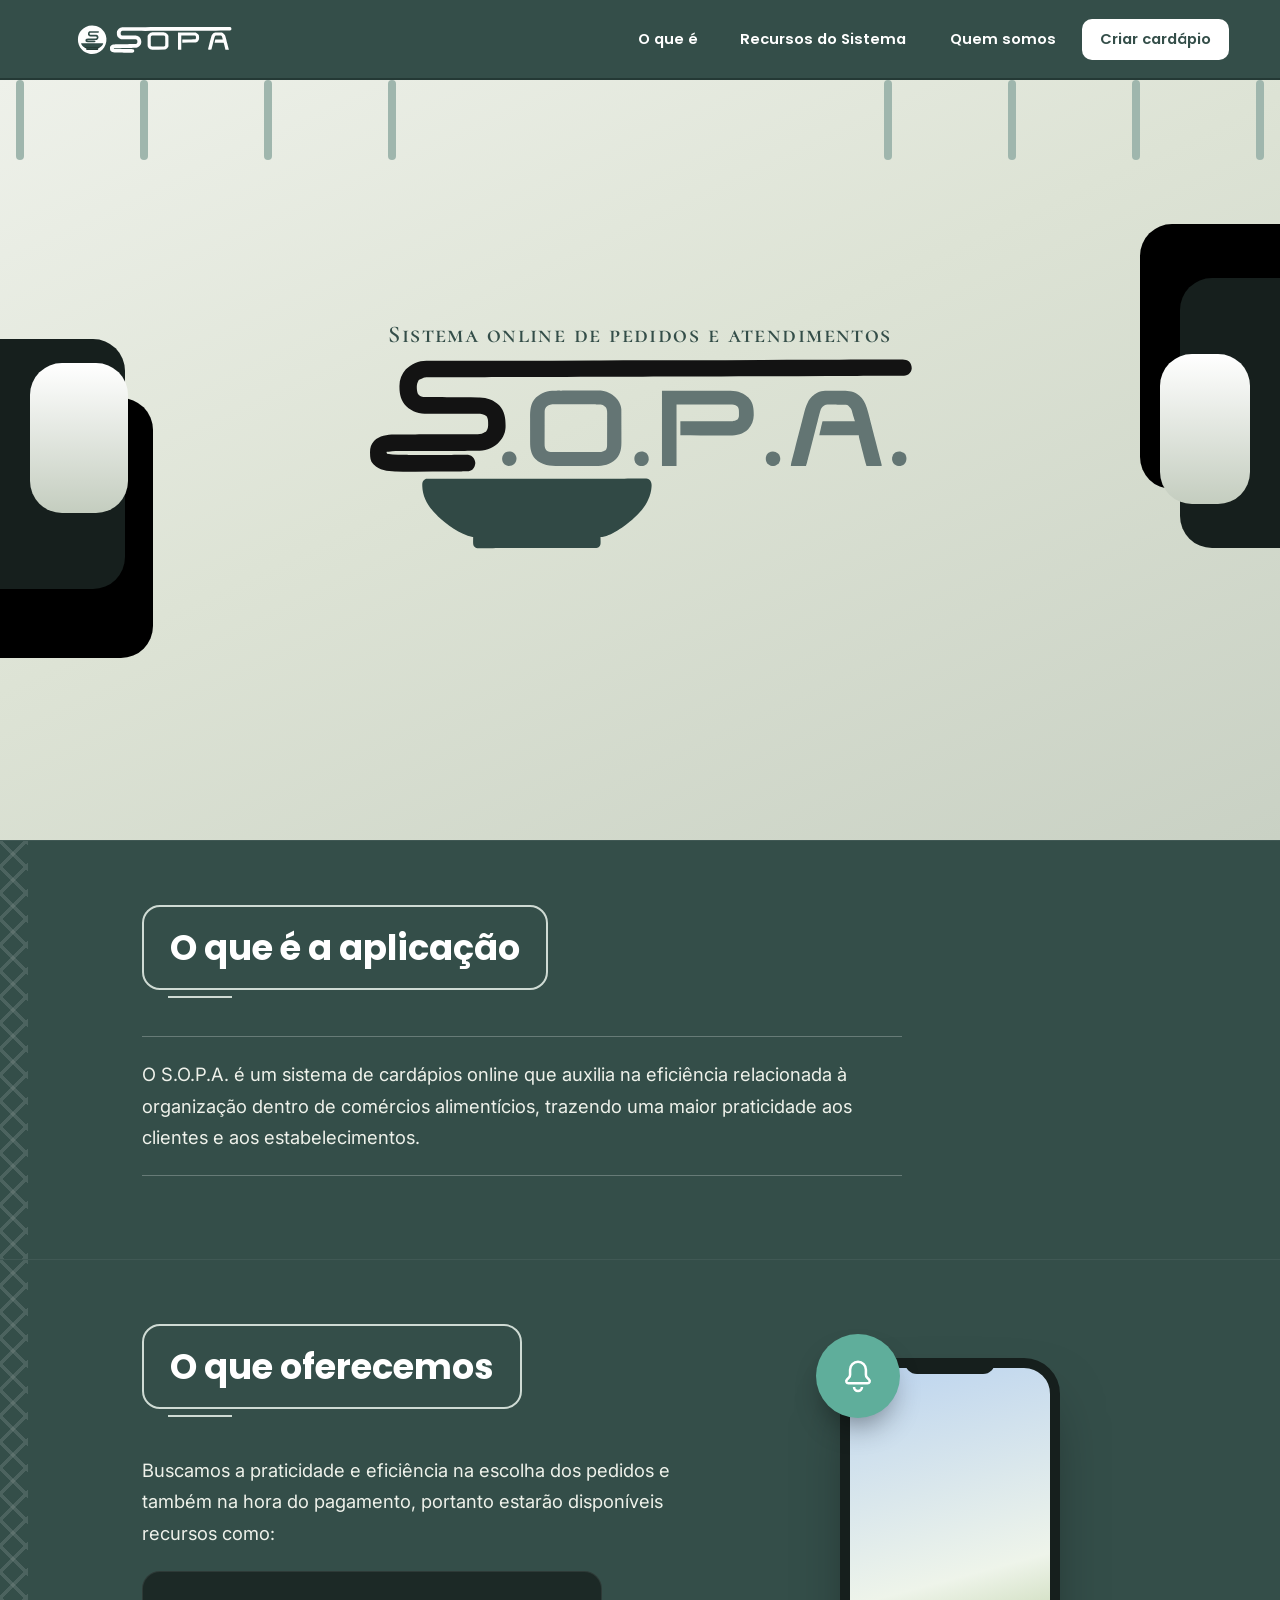
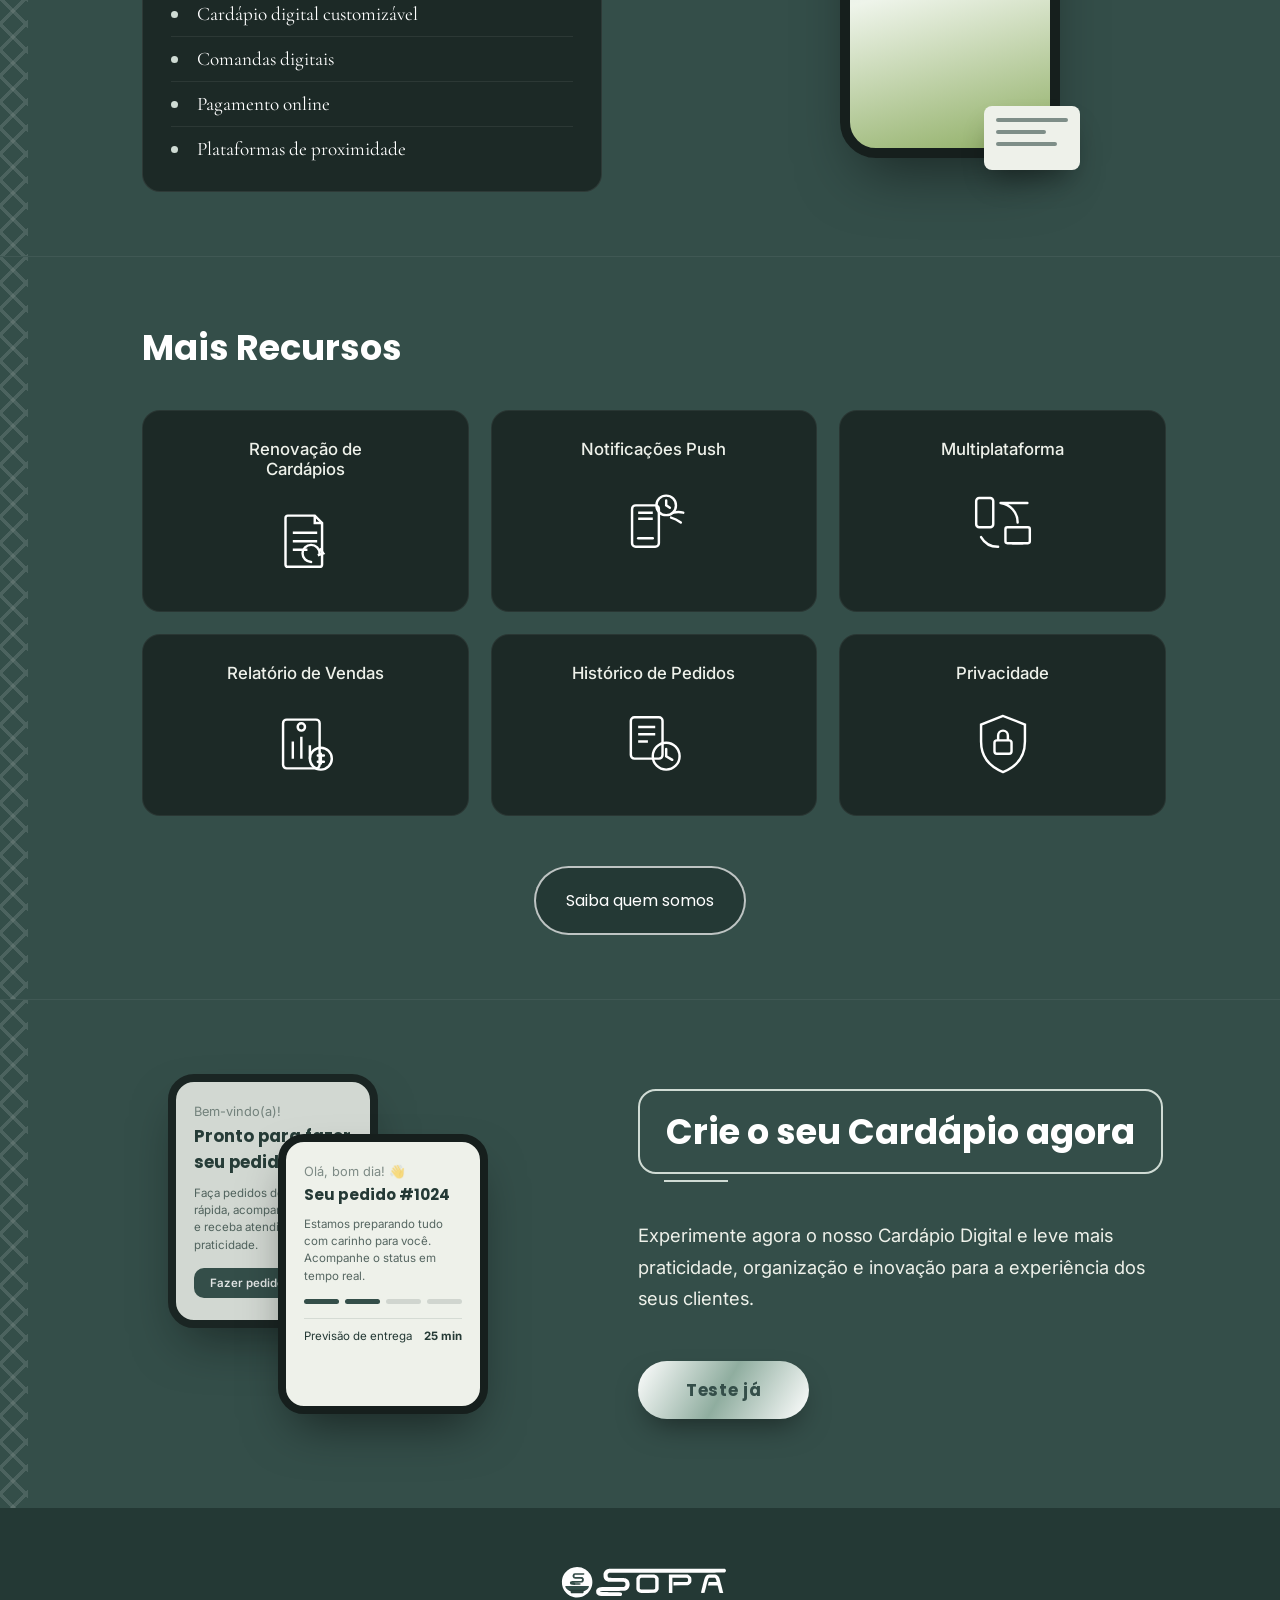
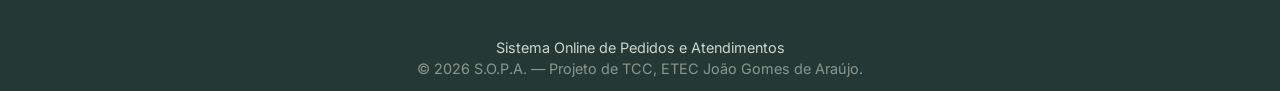
==== index.html @ 555977dc "arrumei a logo do dashboard, da home e do auth e preparei terreno pra umas alterações no dashboard" ====
<!doctype html>
<html lang="pt-br">
  <head>
    <meta charset="UTF-8" />
    <meta name="viewport" content="width=device-width, initial-scale=1.0" />
    <title>S.O.P.A. — Sistema Online de Pedidos e Atendimentos</title>
    <link href="img/icon.svg" rel="icon" class="icon">
    <meta
      name="description"
      content="S.O.P.A. é um sistema de cardápios online que organiza pedidos e atendimentos de estabelecimentos alimentícios, trazendo praticidade para clientes e comércios."
    />

    <link rel="preconnect" href="https://fonts.googleapis.com" />
    <link rel="preconnect" href="https://fonts.gstatic.com" crossorigin />
    <link
      href="https://fonts.googleapis.com/css2?family=Poppins:wght@500;600;700;800&family=Inter:wght@400;500;600&family=Cormorant+Garamond:wght@500;600&display=swap"
      rel="stylesheet"
    />

    <link rel="stylesheet" href="CSS/style.css" />
  </head>
  <body>

    <header class="site-header">
      <a href="#topo">
      <img src="img/logotipo.svg" alt="logotipo" class="logotipo" >
      </a>

      <nav class="main-nav" id="main-nav">
        <a href="#sobre">O que é</a>
        <a href="#recursos">Recursos do Sistema</a>
        <a href="quem-somos/quem-somos.html" class="nav-link">Quem somos</a>
        <a href="auth/index.php" class="nav-cta">Criar cardápio</a>
      </nav>

      <button
        class="nav-toggle"
        id="nav-toggle"
        aria-label="Abrir menu"
        aria-expanded="false"
        aria-controls="main-nav"
      >
        <span></span><span></span><span></span>
      </button>
    </header>

    <main id="topo">
      <!-- HERO -->
      <section class="hero">
        <div class=" shape shape-dark shape-left-large" aria-hidden="true"></div>
        <div class="shape shape-primary shape-left" aria-hidden="true"></div>
        <div class="shape shape-light shape-left-small" aria-hidden="true"></div>
        
        <div class="shape shape-dark shape-right-large" arial-hidden="true"></div>
        <div class="shape shape-primary shape-right" aria-hidden="true"></div>
        <div class="shape shape-light shape-right-small" aria-hidden="true"></div>


        <div class="floating-lines" aria-hidden="true">
          <span style="--i:4"></span>
          <span style="--i:8"></span>
          <span style="--i:5"></span>
          <span style="--i:6"></span>
          <span style="--i:10"></span>
          <span style="--i:25"></span>
          <span style="--i:25"></span>
          <span style="--i:25"></span>
          <span style="--i:7"></span>
          <span style="--i:5"></span>
          <span style="--i:8"></span>
          <span style="--i:3"></span>
          <span style="--i:10"></span>
         
        </div>
        
        <svg
          class="hero-lines"
          viewBox="0 0 1200 700"
          preserveAspectRatio="none"
          aria-hidden="true"
        >
        </svg>

        <div class="hero-content">
          <p class="hero-eyebrow">Sistema online de pedidos e atendimentos</p>
          <img src="img/logoPrincipal.svg" class="logoPrincipal">
        </div>
      </section>

      <!-- O QUE É -->
      <section class="section section-dark" id="sobre">
        <div class="zigzag" aria-hidden="true"></div>
        <div class="section-inner">
          <h2 class="boxed-title">O que é a aplicação</h2>
          <p class="lead bordered-text">
            O S.O.P.A. é um sistema de cardápios online que auxilia na
            eficiência relacionada à organização dentro de comércios
            alimentícios, trazendo uma maior praticidade aos clientes e aos
            estabelecimentos.
          </p>
        </div>
      </section>

      <!-- O QUE OFERECEMOS -->
      <section class="section section-dark section-split" id="recursos">
        <div class="zigzag" aria-hidden="true"></div>
        <div class="section-inner split">
          <div class="split-text">
            <h2 class="boxed-title">O que oferecemos</h2>
            <p class="lead">
              Buscamos a praticidade e eficiência na escolha dos pedidos e
              também na hora do pagamento, portanto estarão disponíveis recursos
              como:
            </p>
            <ul class="feature-list">
              <li>Cardápio digital customizável</li>
              <li>Comandas digitais</li>
              <li>Pagamento online</li>
              <li>Plataformas de proximidade</li>
            </ul>
          </div>

          <div class="split-art" aria-hidden="true">
            <div class="phone-mock">
              <div class="phone-notch"></div>
              <div class="phone-bell">
                <svg
                  viewBox="0 0 24 24"
                  fill="none"
                  stroke="currentColor"
                  stroke-width="1.6"
                >
                  <path
                    d="M12 3a5 5 0 0 0-5 5v3.2c0 .7-.27 1.36-.76 1.86L5 14.3c-.86.86-.25 2.33.96 2.33h12.08c1.21 0 1.82-1.47.96-2.33l-1.24-1.24A2.63 2.63 0 0 1 17 11.2V8a5 5 0 0 0-5-5Z"
                  />
                  <path d="M9.5 19a2.5 2.5 0 0 0 5 0" />
                </svg>
              </div>
              <div class="phone-note">
                <span></span><span></span><span></span>
              </div>
            </div>
          </div>
        </div>
      </section>

      <!-- MAIS RECURSOS -->
      <section class="section section-dark">
        <div class="zigzag" aria-hidden="true"></div>
        <div class="section-inner">
          <h2 class="title-plain">Mais Recursos</h2>
          <div class="card-grid">
            <article class="feature-card">
              <h3>Renovação de<br />Cardápios</h3>
              <svg
                viewBox="0 0 64 64"
                fill="none"
                stroke="currentColor"
                stroke-width="2"
              >
                <path
                  d="M18 12h22l6 6v34a2 2 0 0 1-2 2H18a2 2 0 0 1-2-2V14a2 2 0 0 1 2-2Z"
                />
                <path d="M40 12v6h6" />
                <path d="M22 26h20M22 33h20M22 40h12" />
                <path d="M37 50a7 7 0 1 1 7-7" stroke-linecap="round" />
                <path d="M44 39l3 4-4.5 1.5" />
              </svg>
            </article>

            <article class="feature-card">
              <h3>Notificações Push</h3>
              <svg
                viewBox="0 0 64 64"
                fill="none"
                stroke="currentColor"
                stroke-width="2"
              >
                <rect x="14" y="20" width="22" height="34" rx="3" />
                <path d="M19 26h12M19 31h12" />
                <path d="M19 47h12" stroke-linecap="round" />
                <circle cx="42" cy="20" r="8" />
                <path d="M42 16v4l3 2" stroke-linecap="round" />
                <path
                  d="M46 30c4 1 8 4 8 4M48 26c4-1 8 0 8 0"
                  stroke-linecap="round"
                />
              </svg>
            </article>

            <article class="feature-card">
              <h3>Multiplataforma</h3>
              <svg
                viewBox="0 0 64 64"
                fill="none"
                stroke="currentColor"
                stroke-width="2"
              >
                <rect x="10" y="14" width="14" height="24" rx="2.5" />
                <path
                  d="M30 18h22M30 18a16 16 0 0 1 14 16"
                  stroke-linecap="round"
                />
                <rect x="34" y="38" width="20" height="13" rx="1.5" />
                <path d="M40 51h8" stroke-linecap="round" />
                <path d="M14 46a16 16 0 0 0 14 8" stroke-linecap="round" />
              </svg>
            </article>

            <article class="feature-card">
              <h3>Relatório de Vendas</h3>
              <svg
                viewBox="0 0 64 64"
                fill="none"
                stroke="currentColor"
                stroke-width="2"
              >
                <rect x="14" y="12" width="30" height="40" rx="3" />
                <circle cx="29" cy="18" r="3" />
                <path d="M22 30v14M29 26v18M36 33v11" />
                <circle cx="45" cy="44" r="9" fill="none" />
                <path d="M45 40v8" stroke-linecap="round" />
                <path d="M42.5 41.5h5M42.5 46.5h5" stroke-linecap="round" />
              </svg>
            </article>

            <article class="feature-card">
              <h3>Histórico de Pedidos</h3>
              <svg
                viewBox="0 0 64 64"
                fill="none"
                stroke="currentColor"
                stroke-width="2"
              >
                <rect x="13" y="10" width="26" height="34" rx="3" />
                <path d="M19 18h14M19 24h14M19 30h8" />
                <circle cx="42" cy="42" r="11" />
                <path d="M42 36v6l5 3" stroke-linecap="round" />
              </svg>
            </article>

            <article class="feature-card">
              <h3>Privacidade</h3>
              <svg
                viewBox="0 0 64 64"
                fill="none"
                stroke="currentColor"
                stroke-width="2"
              >
                <path d="M32 9 14 16v14c0 13 8 21 18 25 10-4 18-12 18-25V16Z" />
                <rect x="25" y="29" width="14" height="11" rx="2" />
                <path d="M28 29v-4a4 4 0 0 1 8 0v4" />
              </svg>
            </article>
          </div>
        </div>
        <!-- Botão para direcionar a página quem somos-->  
      <a href="quem-somos/quem-somos.html" class="botao-quemsomos">Saiba quem somos</a>
      </section>
      
      

      <!-- CTA -->
      <section class="section section-dark section-split" id="criar-cardapio">
        <div class="zigzag" aria-hidden="true"></div>
        <div class="section-inner split reverse">
          <div class="split-art" aria-hidden="true">
            <div class="device-stack">
              <div class="device device-back">
                <div class="device-bar device-bar-light"></div>
                <p class="device-greet">Bem-vindo(a)!</p>
                <p class="device-headline">Pronto para fazer seu pedido?</p>
                <p class="device-copy">
                  Faça pedidos de forma rápida, acompanhe o status e receba
                  atendimento com praticidade.
                </p>
                <span class="device-btn">Fazer pedido</span>
              </div>
              <div class="device device-front">
                <p class="device-greet">Olá, bom dia! 👋</p>
                <p class="device-headline small">Seu pedido #1024</p>
                <p class="device-copy">
                  Estamos preparando tudo com carinho para você. Acompanhe o
                  status em tempo real.
                </p>
                <div class="device-steps">
                  <span class="step active"></span>
                  <span class="step active"></span>
                  <span class="step"></span>
                  <span class="step"></span>
                </div>
                <div class="device-eta">
                  <span>Previsão de entrega</span>
                  <strong>25 min</strong>
                </div>
              </div>
            </div>
          </div>

          <div class="split-text">
            <h2 class="boxed-title">Crie o seu Cardápio agora</h2>
            <p class="lead">
              Experimente agora o nosso Cardápio Digital e leve mais
              praticidade, organização e inovação para a experiência dos seus
              clientes.
            </p>
            <a href="auth/index.php" class="btn-pill">Teste já</a>
          </div>
        </div>
      </section>
    </main>

    <footer class="site-footer">
      <img src="img/logotipo.svg" alt="logotipoFooter" class="logotipoFooter" >
      <p>Sistema Online de Pedidos e Atendimentos</p>
      <p class="footer-fine">
        &copy; 2026 S.O.P.A. — Projeto de TCC, ETEC João Gomes de Araújo.
      </p>
    </footer>

    <script src="JS/main-nav.js"></script>
  </body>
</html>
---- CSS/style.css ----
/* ============================================================
   S.O.P.A. — Sistema Online de Pedidos e Atendimentos
   Design tokens
   ============================================================ */
:root {
  --green-900: #243935; /* darkest green, header line / shadows */
  --green-800: #344e49; /* primary brand green (header, sections) */
  --green-700: #3f5d57; /* lighter panel green */
  --card-bg: #1c2926; /* near-black green, card backgrounds */
  --sage: #9fb6ad; /* muted sage accent (logo, lines) */
  --sage-light: #cfdbd4; /* light sage, decorative lines on light bg */
  --cream-1: #eef1ea;
  --cream-2: #cfd6c8;
  --ink: #161f1d; /* near-black, "S" of the logo */
  --white: #ffffff;

  --font-display: "Poppins", sans-serif;
  --font-body: "Inter", sans-serif;
  --font-accent: "Cormorant Garamond", serif;

  --radius-lg: 28px;
  --radius-md: 18px;
  --container: 1180px;
}

* {
  box-sizing: border-box;
}
html {
  scroll-behavior: smooth;
}

body {
  margin: 0;
  font-family: var(--font-body);
  color: var(--white);
  background: var(--green-800);
  -webkit-font-smoothing: antialiased;
}

img,
svg {
  display: block;
  max-width: 100%;
}
a {
  color: inherit;
  text-decoration: none;
}
#sobre,
#recursos,
#criar-cardapio {
  scroll-margin-top: 35px;
}

:focus-visible {
  outline: 2px solid var(--sage-light);
  outline-offset: 3px;
}

@media (prefers-reduced-motion: reduce) {
  html {
    scroll-behavior: auto;
  }
  * {
    animation: none !important;
    transition: none !important;
  }
}

/* ============================================================
   Header / Navigation
   ============================================================ */
   .site-header {
    position: sticky;
    top: 0;
    z-index: 50;
    display: flex;
    align-items: center;
    justify-content: space-between;
    gap: 24px;
    padding: 14px clamp(20px, 4vw, 56px);
    background: var(--green-800);
    border-bottom: 2px solid var(--green-900);
    max-height: 80px;
  }
  .logotipo {
   width: 200px;
   height: 100px;
  }

.logo {
  display: flex;
  align-items: center;
  gap: 10px;
  font-family: var(--font-display);
  font-weight: 700;
  font-size: 1.25rem;
  letter-spacing: 0.02em;
  flex-shrink: 0;
}

.logo-badge {
  display: grid;
  place-items: center;
  width: 30px;
  height: 30px;
  border-radius: 50%;
  border: 2px solid var(--white);
  font-size: 0.85rem;
}

.main-nav {
  display: flex;
  align-items: center;
  gap: 6px;
}

.main-nav a {
  padding: 10px 18px;
  font-family: var(--font-display);
  font-weight: 600;
  font-size: 0.92rem;
  border-radius: 10px;
  transition:
    background-color 0.2s ease,
    color 0.2s ease;
}

.main-nav a:hover {
  background: rgba(255, 255, 255, 0.08);
}

.main-nav a.nav-cta {
  background: var(--white);
  color: var(--green-800);
}
.main-nav a.nav-cta:hover {
  background: var(--cream-2);
}
.main-nav a.nav-link {
  border: 2px solid transparent;
  transition: border-color .2s ease;
}

.main-nav a.nav-link:hover {
  border-color: var(--white);
}

.nav-toggle {
  display: none;
  flex-direction: column;
  justify-content: center;
  gap: 5px;
  width: 38px;
  height: 38px;
  background: none;
  border: none;
  cursor: pointer;
}
.nav-toggle span {
  display: block;
  height: 2px;
  background: var(--white);
  border-radius: 2px;
  transition:
    transform 0.25s ease,
    opacity 0.25s ease;
}
.nav-toggle.open span:nth-child(1) {
  transform: translateY(7px) rotate(45deg);
}
.nav-toggle.open span:nth-child(2) {
  opacity: 0;
}
.nav-toggle.open span:nth-child(3) {
  transform: translateY(-7px) rotate(-45deg);
}

/* ============================================================
   Hero
   ============================================================ */
.hero {
  position: relative;
  overflow: hidden;
  min-height: min(86vh, 760px);
  display: grid;
  place-items: center;
  background: linear-gradient(155deg, #eef1ea 0%, #dde3d5 45%, #c9d1c4 100%);
  isolation: isolate;
}

.hero-content {
  position: relative;
  z-index: 3;
  text-align: center;
  padding: 0 24px;
}

.hero-eyebrow {
  margin: 0 0 -70px;
  font-family: var(--font-accent);
  font-variant: small-caps;
  font-weight: 600;
  font-size: clamp(1rem, 2.4vw, 1.5rem);
  letter-spacing: 0.06em;
  color: var(--green-800);
}
/*A logo ta aqui só pra poder mudar depois*/
.logoPrincipal{
  width: 570px;
  height: auto;
  margin: 0 auto;
}

/* decorative blob shapes */
.shape {
  position: absolute;
  z-index: 1;
  border-radius: 32px;
}
.shape-primary {
  background: var(--ink);
}
.shape-light {
  background: linear-gradient(180deg, #ffffff 0%, #c4cdbf 100%);
}
.shape-dark {
  background-color: black;
}
.shape-left {
  width: 165px;
  height: 250px;
  left: -40px;
  bottom: 33%;
}
.shape-left-small {
  width: 98px;
  height: 150px;
  left: 30px;
  bottom: 43%;
}
.shape-left-large {
  width: 193px;
  height: 260px;
  left: -40px;
  bottom: 24%;
}
.shape-right {
  width: 150px;
  height: 270px;
  right: -50px;
  top: 26%;
  border-radius: 32px 0 0 32px;
}
.shape-right-small {
  width: 90px;
  height: 150px;
  right: 30px;
  top: 36%;
}
.shape-right-large {
  width:190px;
  height:265px;
  right:-50px;
  top:19%;
}
.hero-lines {
  position: absolute;
  inset: 0;
  width: 100%;
  height: 100%;
  z-index: 2;
}
.hero-lines path {
  fill: none;
  stroke: var(--sage-light);
  stroke-width: 2;
  opacity: 0.8;
}

@media (max-width: 720px) {
  .shape-left,
  .shape-left-small,
  .shape-left-large,
  .shape-right,
  .shape-right-small 
  .shape-right-large,
  .shape-{
    transform: scale(0.6);
  }
  .shape-left {
    left: -60px;
  }
  .shape-right {
    right: -70px;
  }
}
.floating-lines{
  position: absolute;
  display: flex;
  top:0;
}
.floating-lines span{
  width: 8px;
  height: 80px;
  background-color: #9fb6ad;
  margin: 0 58px;
  border-radius: 30px;
  animation: animar1 calc(25s / var(--i)) infinite linear;
}
.floating-lines span:nth-child(6),
.floating-lines span:nth-child(7),
.floating-lines span:nth-child(8){
    visibility: hidden;
}
@keyframes animar1 {
  0%{
  transform: translateY(100vh) scale(1);
  }
  100%{
  transform: translateY(-50vh) scale(1,5);
  }
}

@media (max-width: 540px) {
  .shape,
  .hero-lines {
    opacity: 0.55;
  }
}

/* ============================================================
   Generic dark sections
   ============================================================ */
.section {
  position: relative;
}
.section-dark {
  background: var(--green-800);
  padding: 64px 0;
  border-top: 1px solid rgba(255, 255, 255, 0.06);
}

.section-inner {
  max-width: var(--container);
  margin: 0 auto;
  padding: 0 clamp(24px, 6vw, 64px) 0 calc(clamp(24px, 6vw, 64px) + 28px);
}

/* zigzag accent strip along the left edge of dark sections */
.zigzag {
  position: absolute;
  top: 0;
  left: 0;
  bottom: 0;
  width: 28px;
  background-image:
    linear-gradient(
      45deg,
      transparent 46%,
      rgba(255, 255, 255, 0.35) 46%,
      rgba(255, 255, 255, 0.35) 54%,
      transparent 54%
    ),
    linear-gradient(
      -45deg,
      transparent 46%,
      rgba(255, 255, 255, 0.35) 46%,
      rgba(255, 255, 255, 0.35) 54%,
      transparent 54%
    );
  background-size: 26px 26px;
  opacity: 0.35;
}
@media (max-width: 600px) {
  .zigzag {
    width: 16px;
    background-size: 16px 16px;
  }
}

.boxed-title {
  position: relative;
  display: inline-block;
  margin: 0 0 28px;
  padding: 14px 26px;
  font-family: var(--font-display);
  font-weight: 700;
  font-size: clamp(1.6rem, 3vw, 2.2rem);
  border: 2px solid var(--sage-light);
  border-radius: var(--radius-md);
}
.boxed-title::after {
  content: "";
  position: absolute;
  left: 24px;
  bottom: -10px;
  width: 64px;
  height: 2px;
  background: var(--sage-light);
}

.title-plain {
  font-family: var(--font-display);
  font-weight: 700;
  font-size: clamp(1.6rem, 3vw, 2.2rem);
  margin: 0 0 36px;
}

.lead {
  max-width: 760px;
  font-size: clamp(1rem, 1.6vw, 1.15rem);
  line-height: 1.7;
  color: var(--cream-1);
}

.bordered-text {
  padding: 22px 0;
  border-top: 1px solid rgba(255, 255, 255, 0.25);
  border-bottom: 1px solid rgba(255, 255, 255, 0.25);
}

.feature-list {
  list-style: none;
  margin: 22px 0 0;
  padding: 20px 28px;
  max-width: 460px;
  background: var(--card-bg);
  border-radius: var(--radius-md);
  border: 1px solid rgba(255, 255, 255, 0.08);
}
.feature-list li {
  position: relative;
  padding: 10px 0 10px 26px;
  font-size: 1.05rem;
  font-family: var(--font-accent);
  font-size: 1.2rem;
}
.feature-list li:not(:last-child) {
  border-bottom: 1px solid rgba(255, 255, 255, 0.07);
}
.feature-list li::before {
  content: "";
  position: absolute;
  left: 0;
  top: 19px;
  width: 7px;
  height: 7px;
  border-radius: 50%;
  background: var(--sage-light);
}

/* ============================================================
   Split layout (text + illustration)
   ============================================================ */
.section-inner.split {
  display: grid;
  grid-template-columns: 1.1fr 0.9fr;
  gap: clamp(24px, 5vw, 64px);
  align-items: center;
}
.section-inner.split.reverse {
  grid-template-columns: 0.9fr 1.1fr;
}
.section-inner.split.reverse .split-text {
  order: 2;
}
.section-inner.split.reverse .split-art {
  order: 1;
}

.split-art {
  display: grid;
  place-items: center;
}

@media (max-width: 860px) {
  .section-inner.split,
  .section-inner.split.reverse {
    grid-template-columns: 1fr;
  }
  .section-inner.split.reverse .split-text,
  .section-inner.split.reverse .split-art {
    order: initial;
  }
}

/* phone illustration — "O que oferecemos" */
.phone-mock {
  position: relative;
  width: 220px;
  height: 400px;
  border: 10px solid var(--ink);
  border-radius: 36px;
  background: linear-gradient(165deg, #bcd4ef 0%, #eef4ea 55%, #8fae64 100%);
  box-shadow: 0 30px 60px -20px rgba(0, 0, 0, 0.5);
}
.phone-notch {
  position: absolute;
  top: -10px;
  left: 50%;
  transform: translateX(-50%);
  width: 90px;
  height: 16px;
  background: var(--ink);
  border-radius: 0 0 12px 12px;
}
.phone-bell {
  position: absolute;
  top: -34px;
  left: -34px;
  width: 84px;
  height: 84px;
  display: grid;
  place-items: center;
  border-radius: 50%;
  background: #5fae9b;
  color: var(--white);
  box-shadow: 0 16px 30px -10px rgba(0, 0, 0, 0.45);
}
.phone-bell svg {
  width: 38px;
  height: 38px;
}
.phone-note {
  position: absolute;
  bottom: -22px;
  right: -30px;
  width: 96px;
  height: 64px;
  background: var(--cream-1);
  border-radius: 8px;
  padding: 12px;
  display: flex;
  flex-direction: column;
  gap: 8px;
  box-shadow: 0 16px 30px -10px rgba(0, 0, 0, 0.45);
}
.phone-note span {
  display: block;
  height: 4px;
  border-radius: 2px;
  background: var(--green-800);
  opacity: 0.6;
}
.phone-note span:nth-child(2) {
  width: 70%;
}
.phone-note span:nth-child(3) {
  width: 85%;
}

/* ============================================================
   Feature cards
   ============================================================ */
.card-grid {
  display: grid;
  grid-template-columns: repeat(3, 1fr);
  gap: 22px;
}
@media (max-width: 860px) {
  .card-grid {
    grid-template-columns: repeat(2, 1fr);
  }
}
@media (max-width: 560px) {
  .card-grid {
    grid-template-columns: 1fr;
  }
}

.feature-card {
  background: var(--card-bg);
  border: 1px solid rgba(255, 255, 255, 0.06);
  border-radius: var(--radius-md);
  padding: 28px 22px 32px;
  text-align: center;
  transition:
    transform 0.2s ease,
    border-color 0.2s ease;
}
.feature-card:hover {
  transform: translateY(-4px);
  border-color: rgba(255, 255, 255, 0.2);
}

.feature-card h3 {
  margin: 0 0 22px;
  font-family: var(--font-body);
  font-weight: 500;
  font-size: 1.05rem;
  color: var(--cream-1);
}
.feature-card svg {
  width: 78px;
  height: 78px;
  margin: 0 auto;
  color: var(--white);
}

.botao-quemsomos{
  display:block;
  width: fit-content;
  margin: auto;
  margin-top: 50px;
  background: var(--green-900);
  padding: 20px 30px;
  border-radius: 40px;
  color: var(--white);
  border: 2px solid rgba(255, 255, 255, 0.7);
  font-family: var(--font-display);
}
.botao-quemsomos:hover{
  transform: translateY(-2px);
  box-shadow: 0 18px 36px -10px rgba(0, 0, 0, 0.4);
}
/* ============================================================
   CTA — device stack illustration
   ============================================================ */
.device-stack {
  position: relative;
  width: 100%;
  max-width: 380px;
  height: 380px;
}
.device {
  position: absolute;
  width: 210px;
  border-radius: 26px;
  padding: 22px 18px;
  background: var(--cream-1);
  color: var(--green-900);
  box-shadow: 0 24px 50px -16px rgba(0, 0, 0, 0.55);
  border: 8px solid var(--ink);
}
.device-back {
  left: 0;
  top: 10px;
  opacity: 0.85;
}
.device-front {
  left: 110px;
  top: 70px;
  height: 280px;
}

.device-bar-light {
  display: none;
}
.device-greet {
  margin: 0 0 4px;
  font-size: 0.8rem;
  opacity: 0.55;
}
.device-headline {
  margin: 0 0 10px;
  font-family: var(--font-display);
  font-weight: 700;
  font-size: 1.05rem;
}
.device-headline.small {
  font-size: 0.95rem;
}
.device-copy {
  margin: 0 0 14px;
  font-size: 0.72rem;
  line-height: 1.5;
  opacity: 0.75;
}
.device-btn {
  display: inline-block;
  padding: 8px 16px;
  border-radius: 10px;
  background: var(--green-800);
  color: var(--white);
  font-size: 0.72rem;
  font-weight: 600;
}
.device-steps {
  display: flex;
  gap: 6px;
  margin-bottom: 14px;
}
.device-steps .step {
  flex: 1;
  height: 5px;
  border-radius: 3px;
  background: rgba(36, 57, 53, 0.15);
}
.device-steps .step.active {
  background: var(--green-800);
}
.device-eta {
  display: flex;
  justify-content: space-between;
  align-items: center;
  font-size: 0.72rem;
  padding-top: 10px;
  border-top: 1px solid rgba(36, 57, 53, 0.12);
}

@media (max-width: 480px) {
  .device-stack {
    height: 320px;
  }
  .device {
    width: 170px;
  }
  .device-front {
    left: 90px;
    top: 60px;
    height: 240px;
  }
}

/* pill button */
.btn-pill {
  display: inline-block;
  margin-top: 28px;
  padding: 16px 48px;
  font-family: var(--font-display);
  font-weight: 700;
  letter-spacing: 0.04em;
  font-size: 1.05rem;
  color: var(--green-800);
  background: linear-gradient(120deg, #ffffff 0%, #8fad9f 50%, #ffffff 100%);
  border-radius: 999px;
  border: none;
  box-shadow: 0 14px 30px -10px rgba(0, 0, 0, 0.5);

  transition:
    transform 0.2s ease,
    box-shadow 0.2s ease,
    background 0.2s ease,
    color 0.2s ease,
    outline 0.2s ease;
}

.btn-pill:hover {
  transform: translateY(-2px);
  background: var(--green-900);
  color: #ffffff;

  /* borda somente no hover */
  outline: 3px solid var(--white);

  box-shadow: 0 18px 36px -10px rgba(0, 0, 0, 0.6);
}
/* ============================================================
   Footer
   ============================================================ */
.site-footer {
  background: var(--green-900);
  text-align: center;
  padding: 20px 24px 10px;
}
.logotipoFooter {
  margin: 0px auto 2px;
  width: 190px;
  height: auto;
}
.site-footer .logo {
  justify-content: center;
  margin-bottom: 8px;
}
.site-footer p {
  margin: 4px 0;
  color: var(--cream-2);
  font-size: 0.9rem;
}
.footer-fine {
  font-size: 0.78rem;
  opacity: 0.6;
}

/* ============================================================
   Mobile nav
   ============================================================ */
@media (max-width: 780px) {
  .nav-toggle {
    display: flex;
  }
  .main-nav {
    position: absolute;
    top: 100%;
    left: 0;
    right: 0;
    flex-direction: column;
    align-items: stretch;
    gap: 0;
    background: var(--green-800);
    border-bottom: 2px solid var(--green-900);
    max-height: 0;
    overflow: hidden;
    transition: max-height 0.3s ease;
  }
  .main-nav.open {
    max-height: 260px;
  }
  .main-nav a {
    padding: 16px 24px;
    border-radius: 0;
    border-bottom: 1px solid rgba(255, 255, 255, 0.08);
  }
  .main-nav a.nav-cta {
    text-align: center;
  }
}
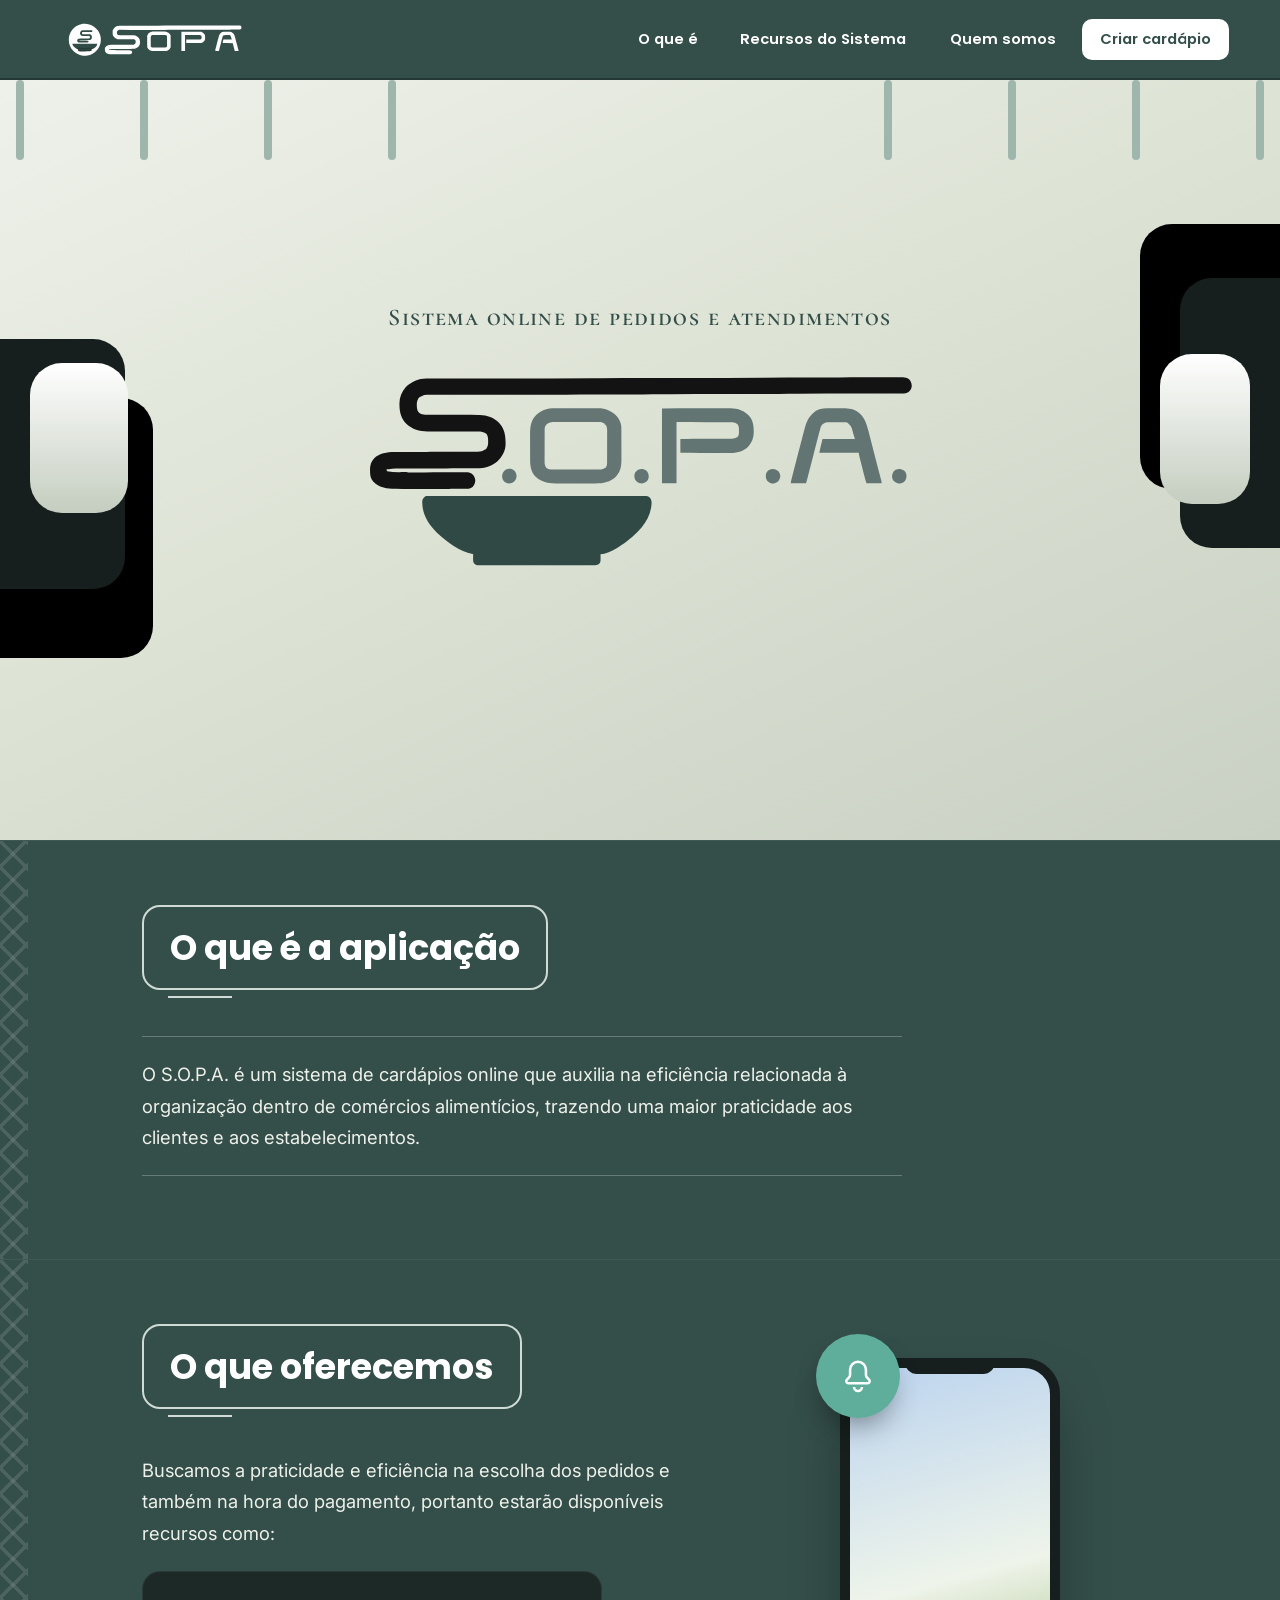
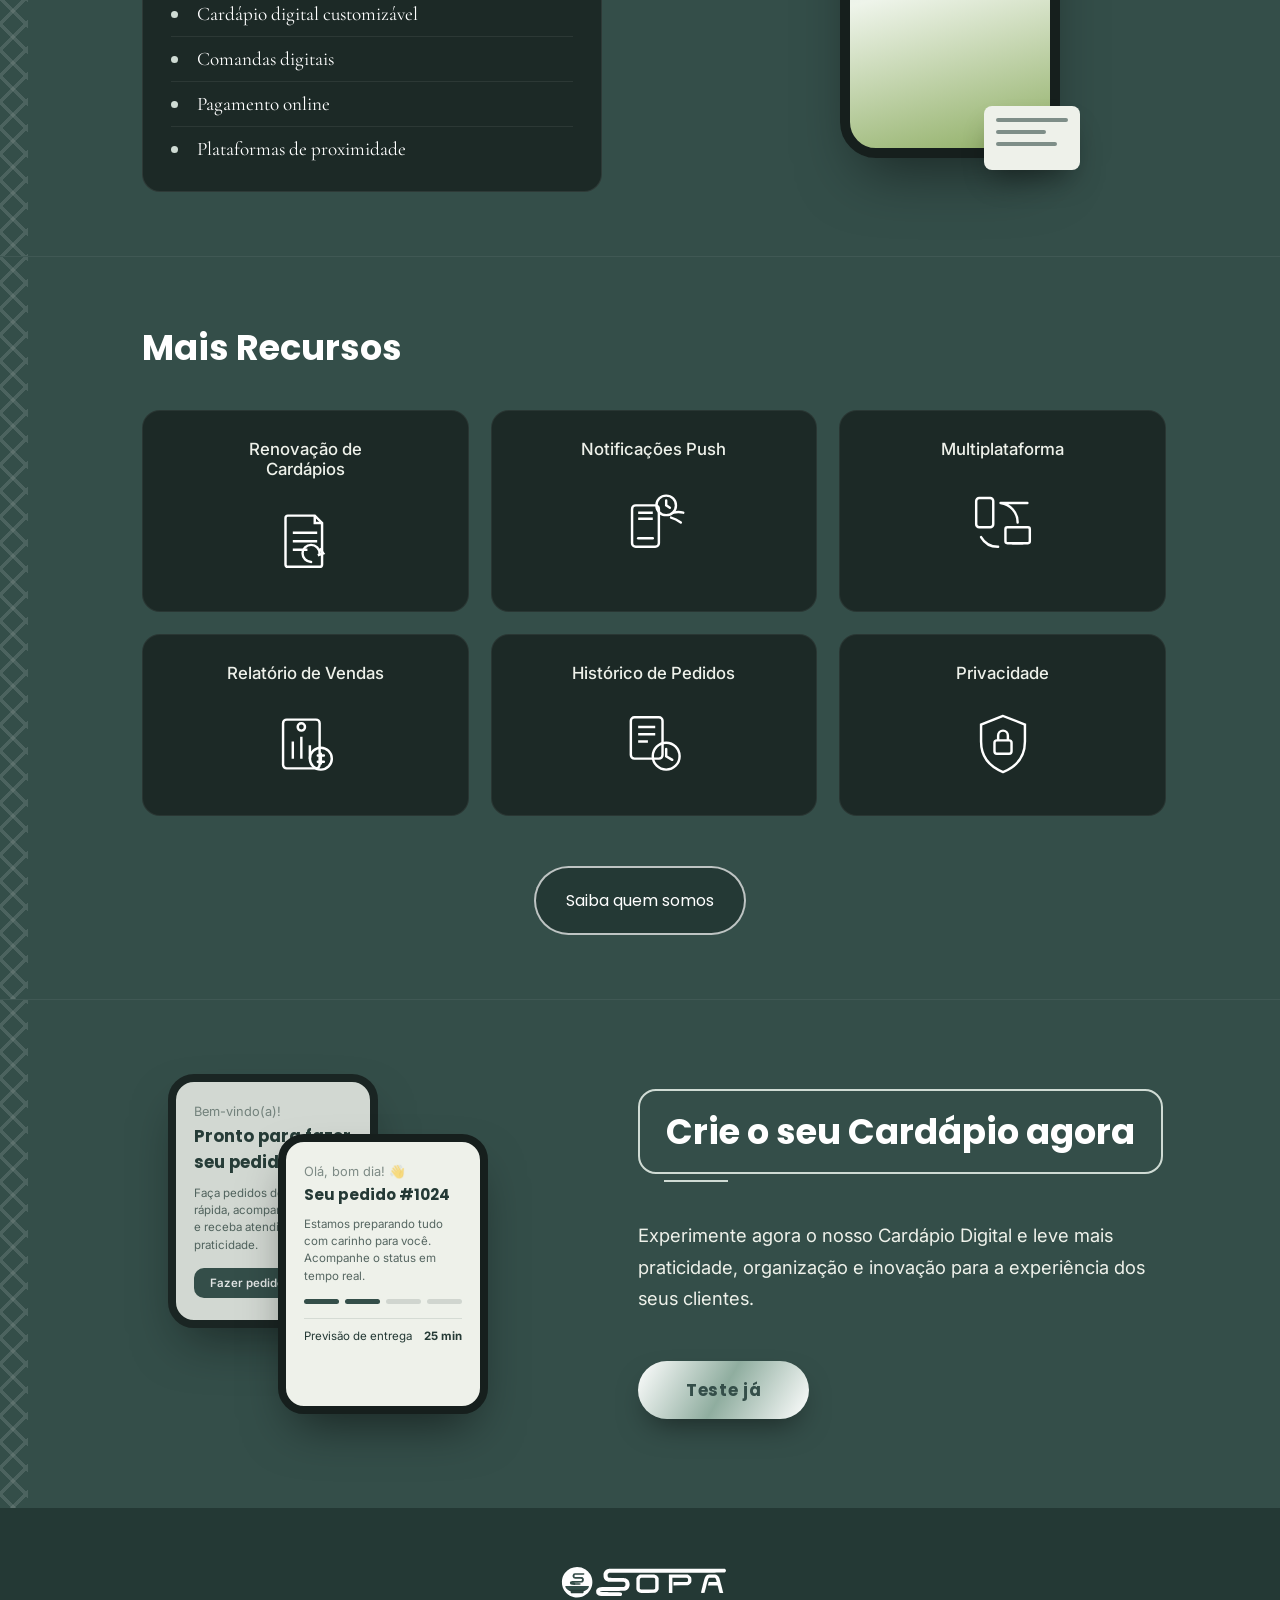
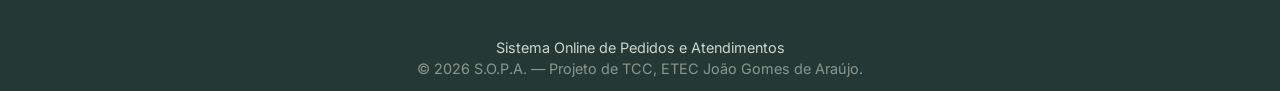
==== commit 2cfad183: "pequenos ajustes no dashboard e na home referente, respectivamente, à formatação da página e à logoP" ====
--- a/index.html
+++ b/index.html
@@ -23,7 +23,7 @@
 
     <header class="site-header">
       <a href="#topo">
-      <img src="img/logotipo.svg" alt="logotipo" class="logotipo" >
+      <img src="img/logotipo.svg" alt="logotipo" class="logotipo">
       </a>
 
       <nav class="main-nav" id="main-nav">
--- a/CSS/style.css
+++ b/CSS/style.css
@@ -86,7 +86,7 @@
   }
   .logotipo {
    width: 200px;
-   height: 100px;
+   height: auto;
   }
 
 .logo {
@@ -195,10 +195,15 @@
   z-index: 3;
   text-align: center;
   padding: 0 24px;
+  display: flex;
+  align-items:center;
+  flex-direction: column;
+  gap:0;
 }
 
 .hero-eyebrow {
-  margin: 0 0 -70px;
+  margin: 0 ;
+  display:block;
   font-family: var(--font-accent);
   font-variant: small-caps;
   font-weight: 600;
@@ -206,11 +211,11 @@
   letter-spacing: 0.06em;
   color: var(--green-800);
 }
-/*A logo ta aqui só pra poder mudar depois*/
+
 .logoPrincipal{
-  width: 570px;
+  width: clamp(280px, 45vw, 570px);
   height: auto;
-  margin: 0 auto;
+  margin: -35px auto 0;
 }
 
 /* decorative blob shapes */
@@ -284,7 +289,7 @@
   .shape-left-small,
   .shape-left-large,
   .shape-right,
-  .shape-right-small 
+  .shape-right-small,
   .shape-right-large,
   .shape-{
     transform: scale(0.6);
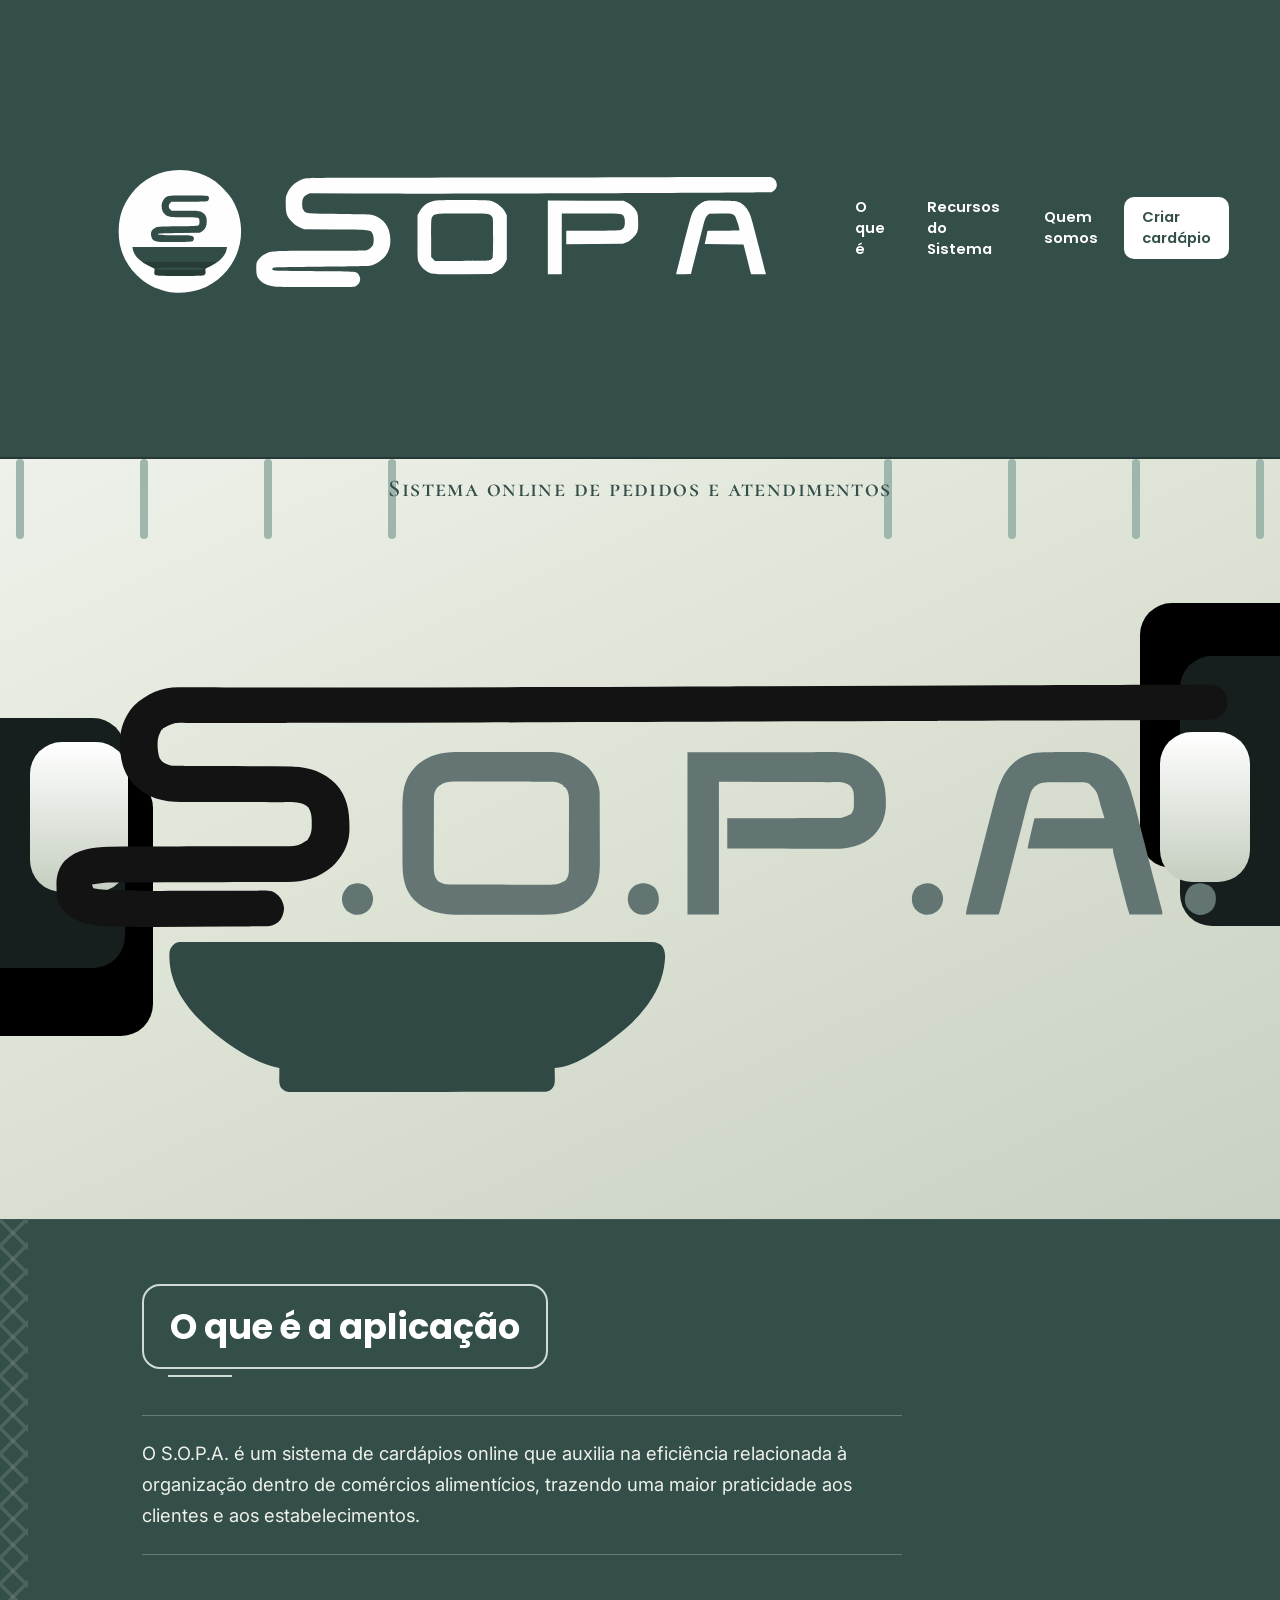
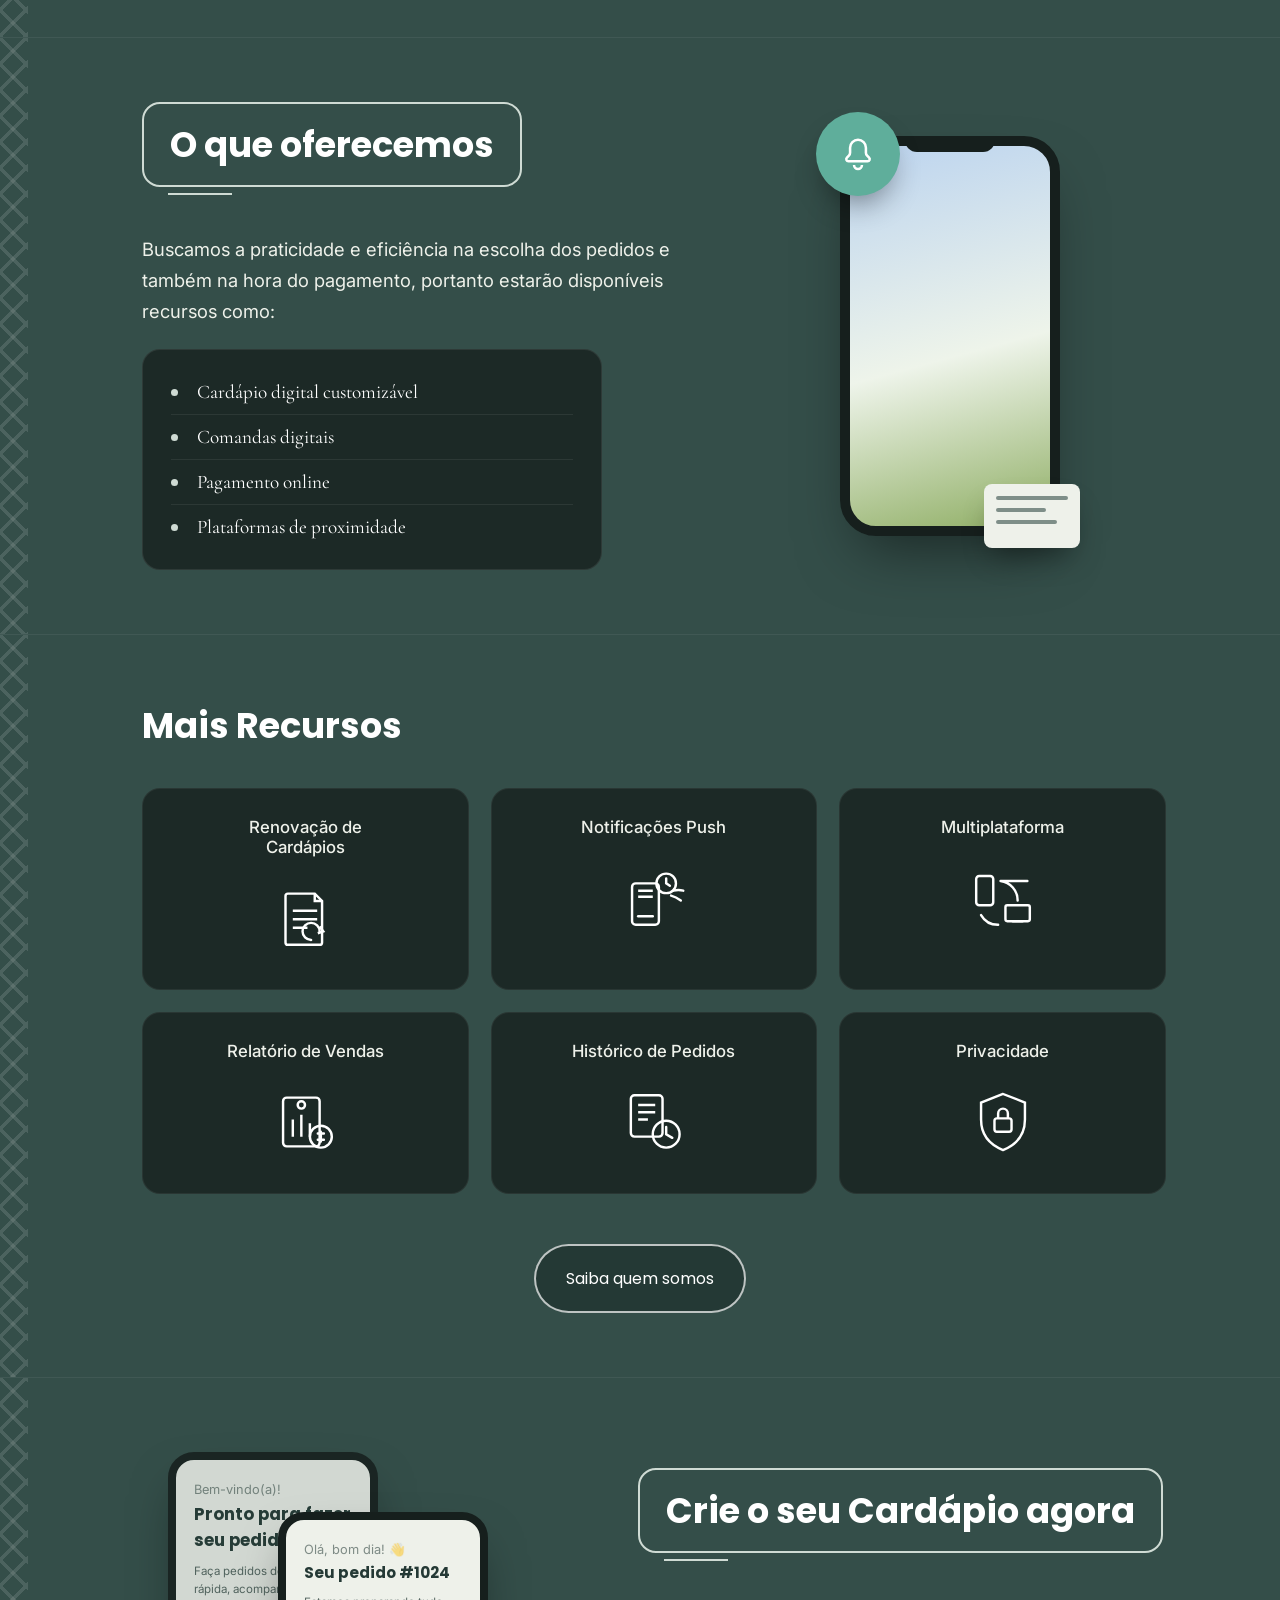
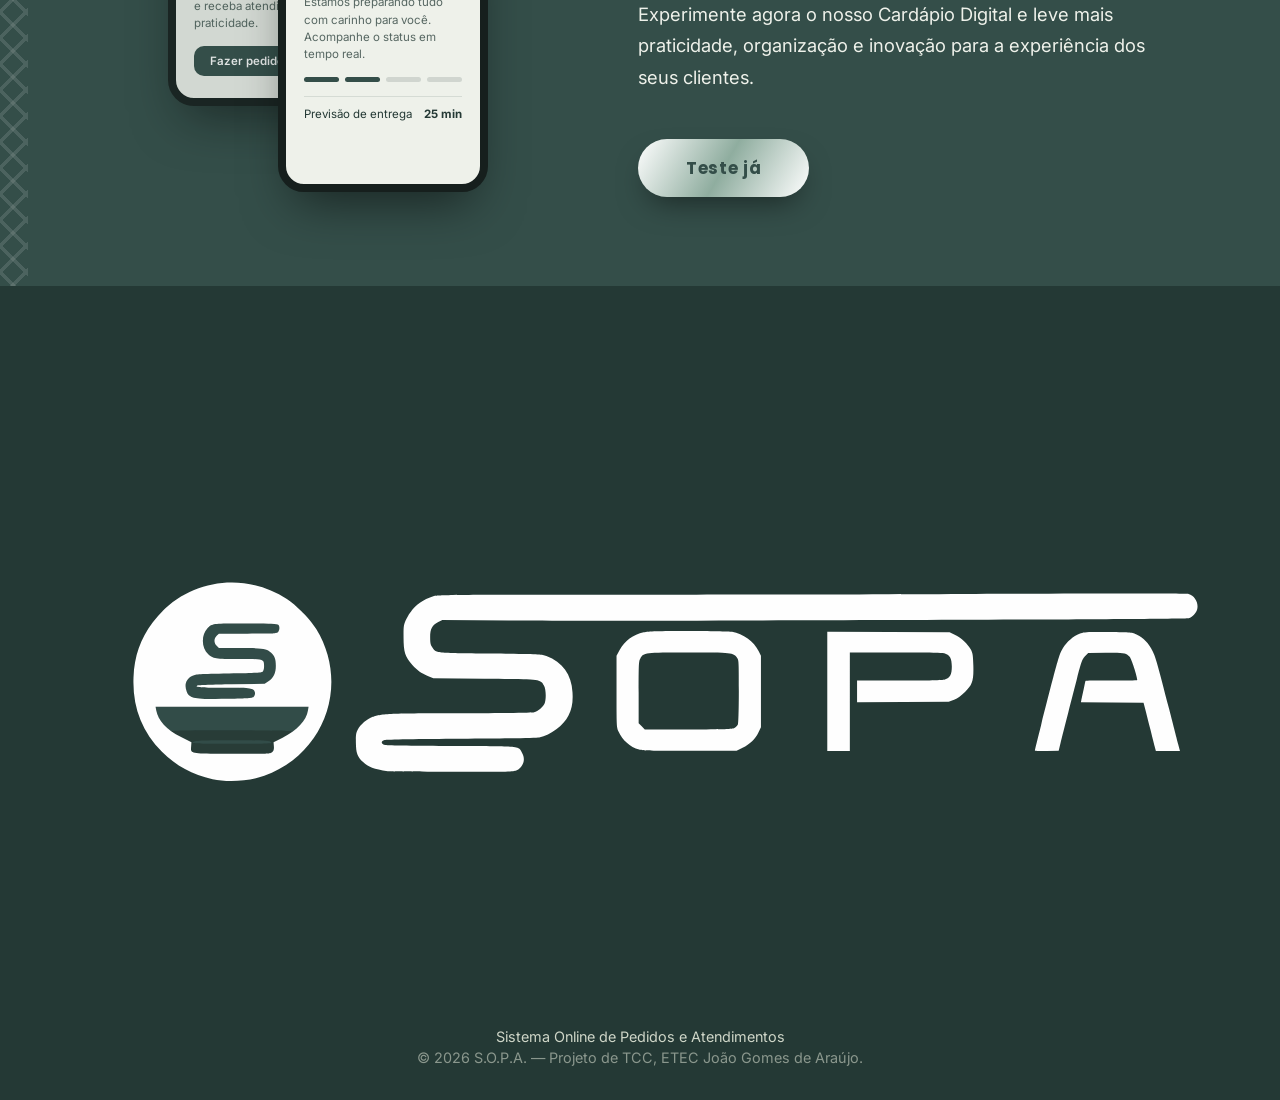
==== commit d012742d: "adicionei o footer-fine no ver-cadapio e no criar-cardapio e tbm coloquei a barrinha do lado para mo" ====
--- a/index.html
+++ b/index.html
@@ -318,6 +318,6 @@
       </p>
     </footer>
 
-    <script src="JS/main-nav.js"></script>
+    <script src="../JS/main-nav.js"></script>
   </body>
 </html>
--- a/CSS/style.css
+++ b/CSS/style.css
@@ -71,23 +71,18 @@
 /* ============================================================
    Header / Navigation
    ============================================================ */
-   .site-header {
-    position: sticky;
-    top: 0;
-    z-index: 50;
-    display: flex;
-    align-items: center;
-    justify-content: space-between;
-    gap: 24px;
-    padding: 14px clamp(20px, 4vw, 56px);
-    background: var(--green-800);
-    border-bottom: 2px solid var(--green-900);
-    max-height: 80px;
-  }
-  .logotipo {
-   width: 200px;
-   height: auto;
-  }
+.site-header {
+  position: sticky;
+  top: 0;
+  z-index: 50;
+  display: flex;
+  align-items: center;
+  justify-content: space-between;
+  gap: 24px;
+  padding: 14px clamp(20px, 4vw, 56px);
+  background: var(--green-800);
+  border-bottom: 2px solid var(--green-900);
+}
 
 .logo {
   display: flex;
@@ -195,15 +190,10 @@
   z-index: 3;
   text-align: center;
   padding: 0 24px;
-  display: flex;
-  align-items:center;
-  flex-direction: column;
-  gap:0;
 }
 
 .hero-eyebrow {
-  margin: 0 ;
-  display:block;
+  margin: 0 0 8px;
   font-family: var(--font-accent);
   font-variant: small-caps;
   font-weight: 600;
@@ -212,12 +202,6 @@
   color: var(--green-800);
 }
 
-.logoPrincipal{
-  width: clamp(280px, 45vw, 570px);
-  height: auto;
-  margin: -35px auto 0;
-}
-
 /* decorative blob shapes */
 .shape {
   position: absolute;
@@ -289,7 +273,7 @@
   .shape-left-small,
   .shape-left-large,
   .shape-right,
-  .shape-right-small,
+  .shape-right-small 
   .shape-right-large,
   .shape-{
     transform: scale(0.6);
@@ -731,39 +715,135 @@
   color: var(--green-800);
   background: linear-gradient(120deg, #ffffff 0%, #8fad9f 50%, #ffffff 100%);
   border-radius: 999px;
-  border: none;
   box-shadow: 0 14px 30px -10px rgba(0, 0, 0, 0.5);
-
   transition:
     transform 0.2s ease,
-    box-shadow 0.2s ease,
-    background 0.2s ease,
-    color 0.2s ease,
-    outline 0.2s ease;
-}
-
+    box-shadow 0.2s ease;
+}
 .btn-pill:hover {
   transform: translateY(-2px);
+  box-shadow: 0 18px 36px -10px rgba(0, 0, 0, 0.6);
   background: var(--green-900);
   color: #ffffff;
-
-  /* borda somente no hover */
-  outline: 3px solid var(--white);
-
-  box-shadow: 0 18px 36px -10px rgba(0, 0, 0, 0.6);
-}
+  border: 3px solid var(--white);
+}
+/* ============================================================
+   Dashboard / authenticated area
+   ============================================================ */
+.dashboard-page {
+  background: linear-gradient(155deg, #eef1ea 0%, #dde3d5 45%, #c9d1c4 100%);
+  color: var(--ink);
+}
+
+.dashboard-shell {
+  min-height: calc(100vh - 140px);
+  display: grid;
+  place-items: center;
+  padding: 48px 18px;
+}
+
+.dashboard-card {
+  max-width: 920px;
+  width: 100%;
+  background: linear-gradient(180deg, #f7f8f4 0%, #eef1ea 100%);
+  border-radius: var(--radius-lg);
+  padding: 56px 40px;
+  box-shadow: 0 28px 60px -22px rgba(0, 0, 0, 0.45);
+  border: 1px solid rgba(36, 57, 53, 0.08);
+}
+
+.dashboard-eyebrow {
+  margin: 0 0 10px;
+  font-family: var(--font-accent);
+  font-size: 1rem;
+  letter-spacing: 0.08em;
+  text-transform: uppercase;
+  color: var(--green-800);
+}
+
+.dashboard-card h1 {
+  margin: 0;
+  font-family: var(--font-display);
+  font-size: clamp(2rem, 3.2vw, 3rem);
+  color: var(--green-900);
+}
+
+.dashboard-text {
+  max-width: 58ch;
+  margin: 16px 0 0;
+  font-size: 1rem;
+  line-height: 1.7;
+  color: var(--green-800);
+}
+
+.dashboard-actions {
+  display: flex;
+  flex-wrap: wrap;
+  gap: 12px;
+  margin-top: 28px;
+}
+
+.dashboard-recentes {
+  margin-top: 36px;
+}
+
+.dashboard-recentes-header {
+  display: flex;
+  align-items: center;
+  justify-content: space-between;
+  gap: 12px;
+  margin-bottom: 16px;
+}
+
+.dashboard-link-ver-todos {
+  background: var(--green-800);
+  color: var(--white);
+  border: 1px solid rgba(36, 57, 53, 0.15);
+}
+
+.dashboard-cardapios-lista {
+  display: grid;
+  grid-template-columns: repeat(3, minmax(0, 1fr));
+  gap: 22px;
+}
+
+@media (max-width: 980px) {
+  .dashboard-cardapios-lista {
+    grid-template-columns: repeat(2, minmax(0, 1fr));
+  }
+}
+
+@media (max-width: 640px) {
+  .dashboard-cardapios-lista {
+    grid-template-columns: 1fr;
+  }
+}
+
+.dashboard-btn {
+  display: inline-flex;
+  align-items: center;
+  justify-content: center;
+  padding: 12px 18px;
+  border-radius: 999px;
+  font-family: var(--font-display);
+  font-weight: 700;
+  background: var(--green-800);
+  color: var(--white);
+}
+
+.dashboard-btn.secondary {
+  background: var(--white);
+  color: var(--green-800);
+  border: 1px solid rgba(36, 57, 53, 0.15);
+}
+
 /* ============================================================
    Footer
    ============================================================ */
 .site-footer {
   background: var(--green-900);
   text-align: center;
-  padding: 20px 24px 10px;
-}
-.logotipoFooter {
-  margin: 0px auto 2px;
-  width: 190px;
-  height: auto;
+  padding: 44px 24px 30px;
 }
 .site-footer .logo {
   justify-content: center;
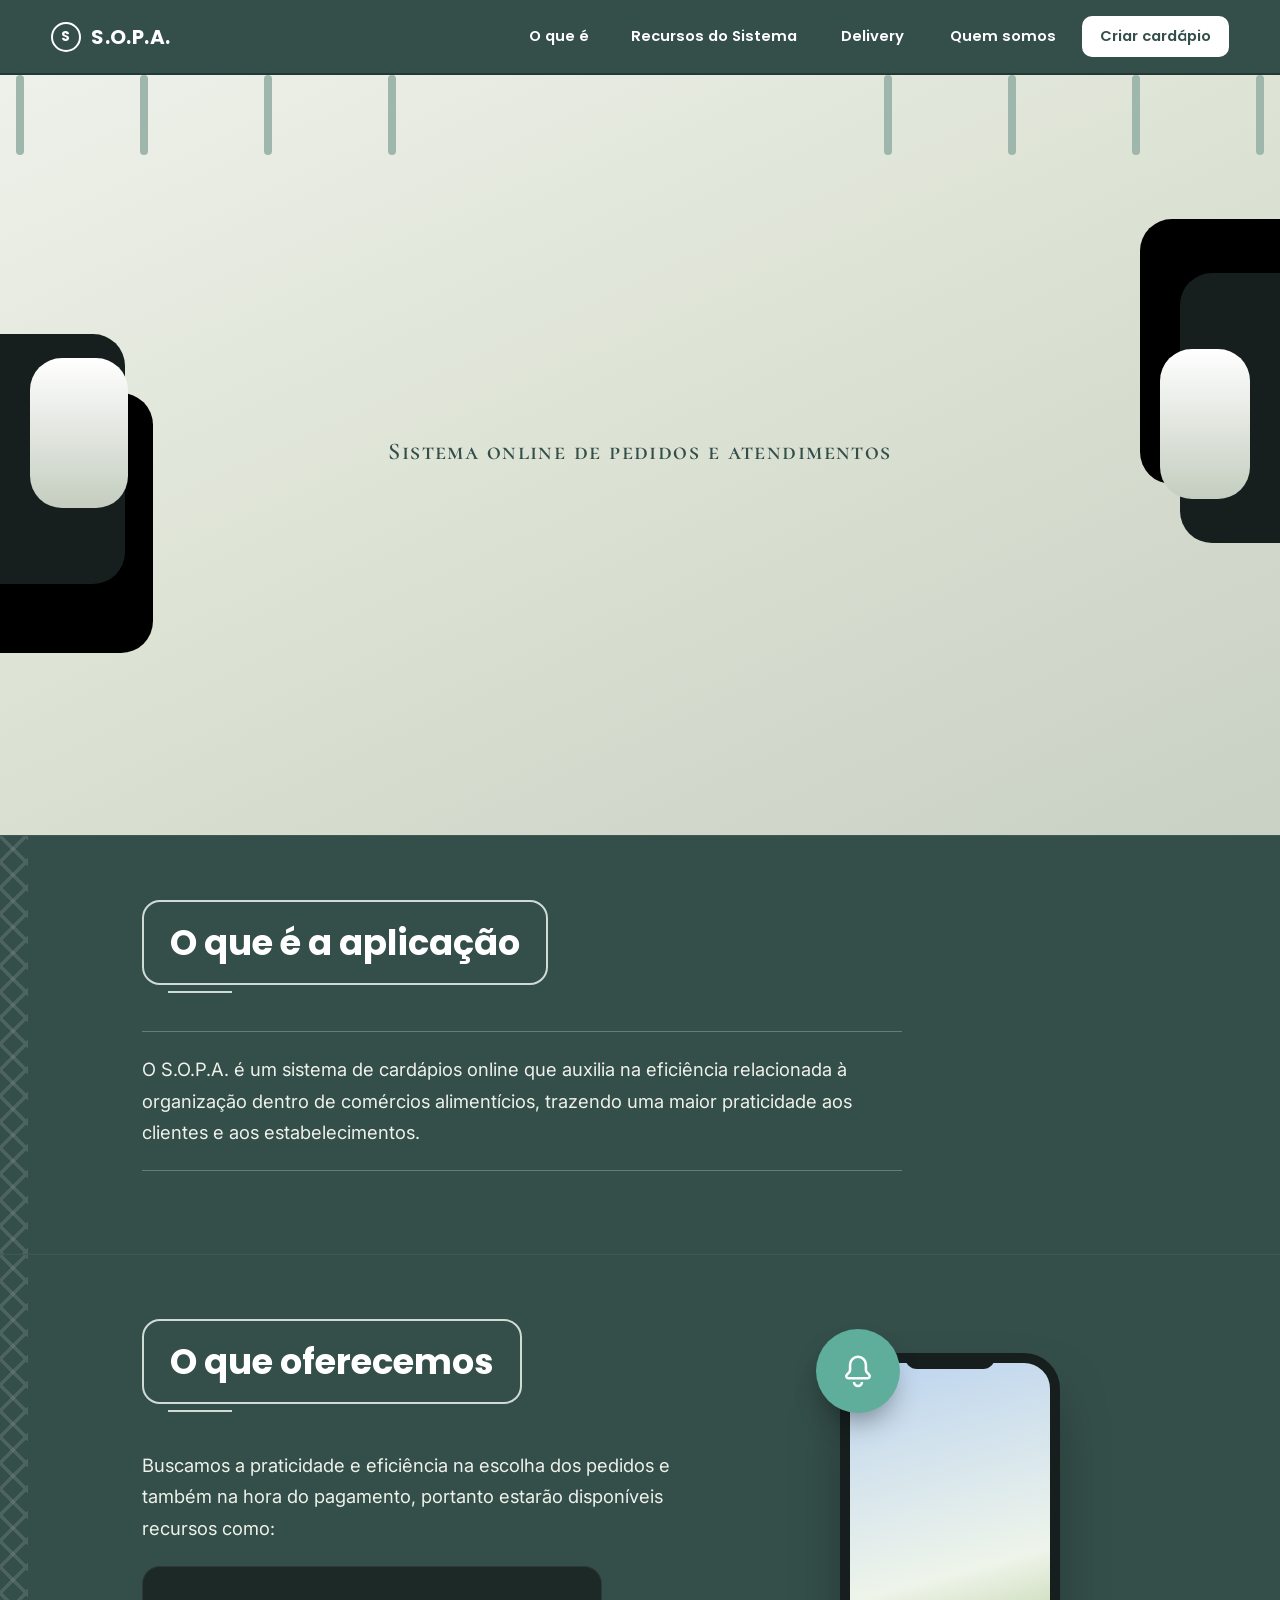
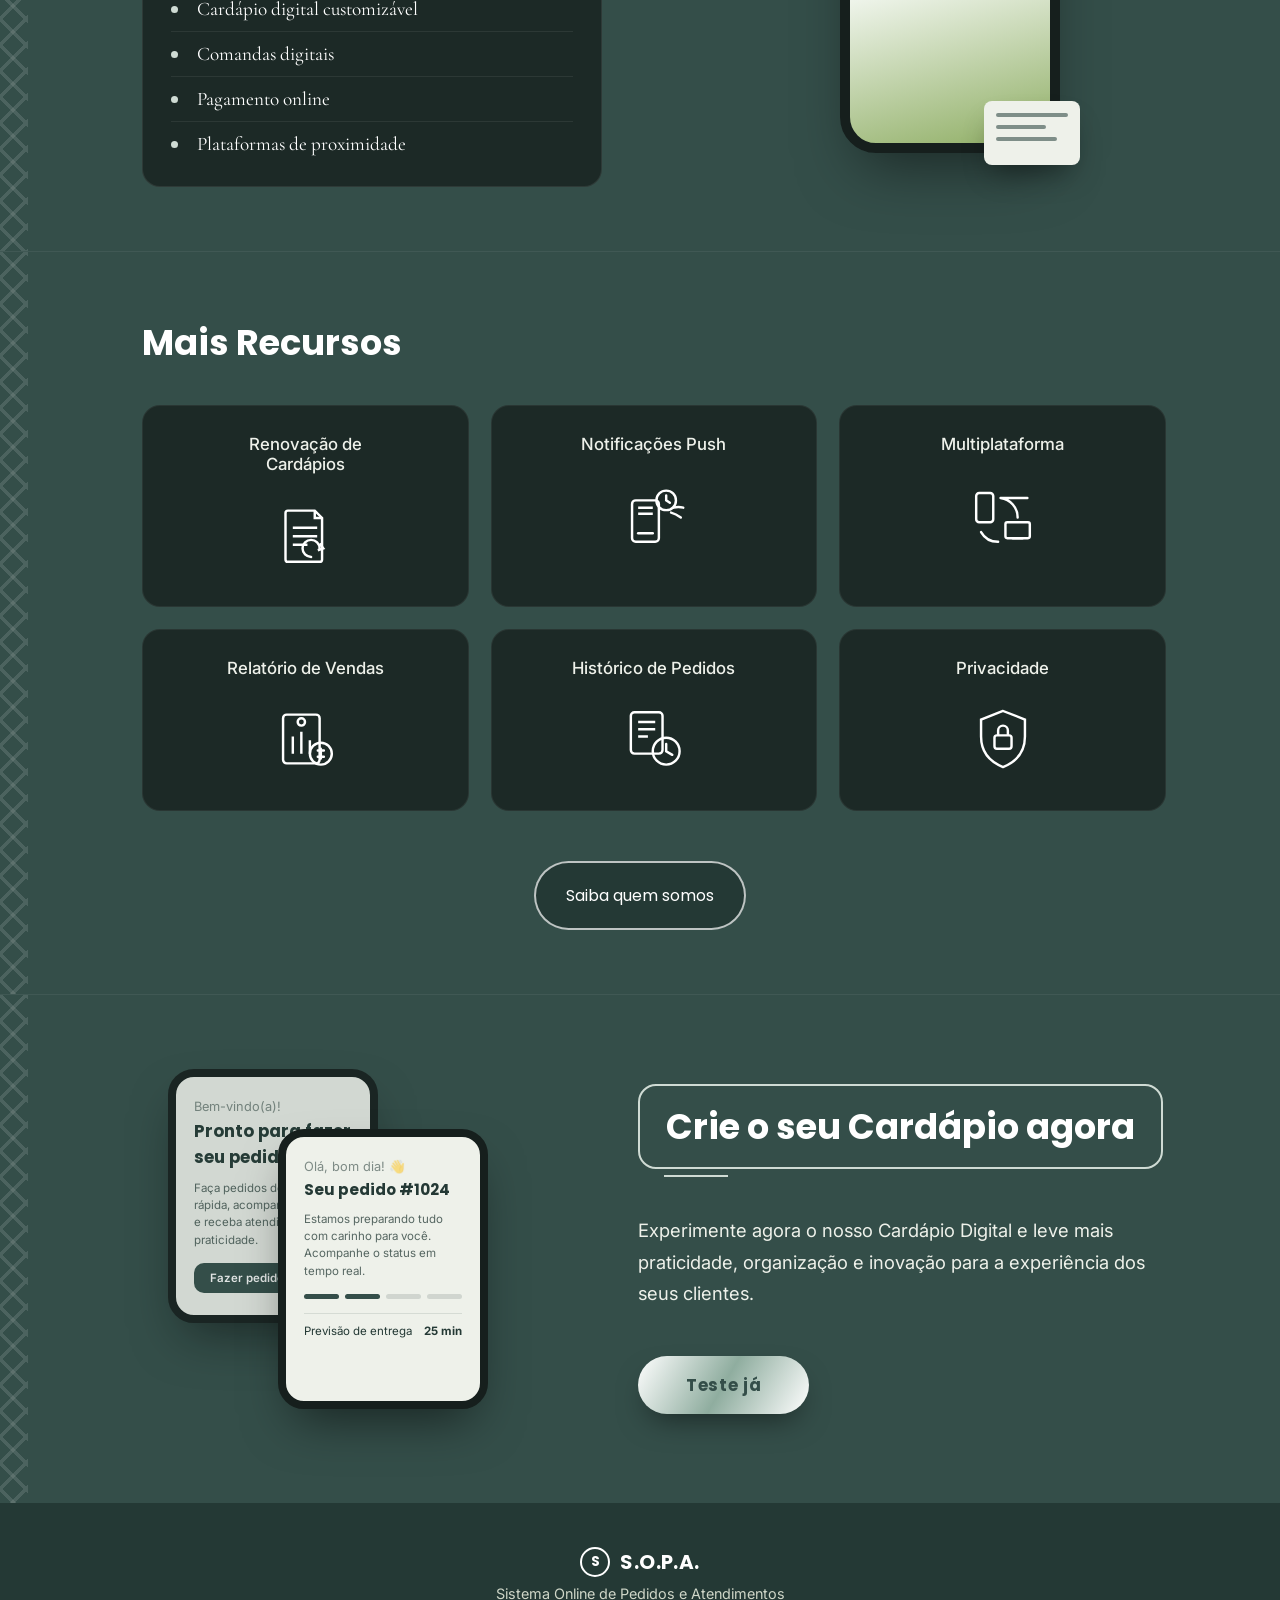
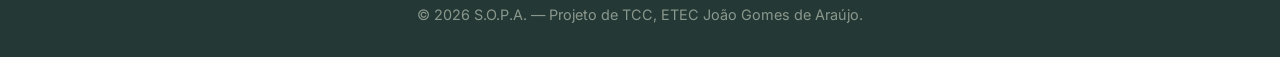
==== commit 938cea1b: "é isso mesmo" ====
--- a/index.html
+++ b/index.html
@@ -4,7 +4,6 @@
     <meta charset="UTF-8" />
     <meta name="viewport" content="width=device-width, initial-scale=1.0" />
     <title>S.O.P.A. — Sistema Online de Pedidos e Atendimentos</title>
-    <link href="img/icon.svg" rel="icon" class="icon">
     <meta
       name="description"
       content="S.O.P.A. é um sistema de cardápios online que organiza pedidos e atendimentos de estabelecimentos alimentícios, trazendo praticidade para clientes e comércios."
@@ -20,15 +19,17 @@
     <link rel="stylesheet" href="CSS/style.css" />
   </head>
   <body>
-
+      <!-- Essa class vai sumir depois-->  
     <header class="site-header">
-      <a href="#topo">
-      <img src="img/logotipo.svg" alt="logotipo" class="logotipo">
+      <a href="#topo" class="logo" aria-label="S.O.P.A. — voltar ao início">
+        <span class="logo-badge">S</span>
+        <span class="logo-word">S.O.P.A.</span>
       </a>
 
       <nav class="main-nav" id="main-nav">
         <a href="#sobre">O que é</a>
         <a href="#recursos">Recursos do Sistema</a>
+        <a href="Delivery/index.php" class="nav-link">Delivery</a>
         <a href="quem-somos/quem-somos.html" class="nav-link">Quem somos</a>
         <a href="auth/index.php" class="nav-cta">Criar cardápio</a>
       </nav>
@@ -83,7 +84,6 @@
 
         <div class="hero-content">
           <p class="hero-eyebrow">Sistema online de pedidos e atendimentos</p>
-          <img src="img/logoPrincipal.svg" class="logoPrincipal">
         </div>
       </section>
 
@@ -311,13 +311,16 @@
     </main>
 
     <footer class="site-footer">
-      <img src="img/logotipo.svg" alt="logotipoFooter" class="logotipoFooter" >
+      <div class="logo">
+        <span class="logo-badge">S</span>
+        <span class="logo-word">S.O.P.A.</span>
+      </div>
       <p>Sistema Online de Pedidos e Atendimentos</p>
       <p class="footer-fine">
         &copy; 2026 S.O.P.A. — Projeto de TCC, ETEC João Gomes de Araújo.
       </p>
     </footer>
 
-    <script src="../JS/main-nav.js"></script>
+    <script src="JS/main-nav.js"></script>
   </body>
 </html>
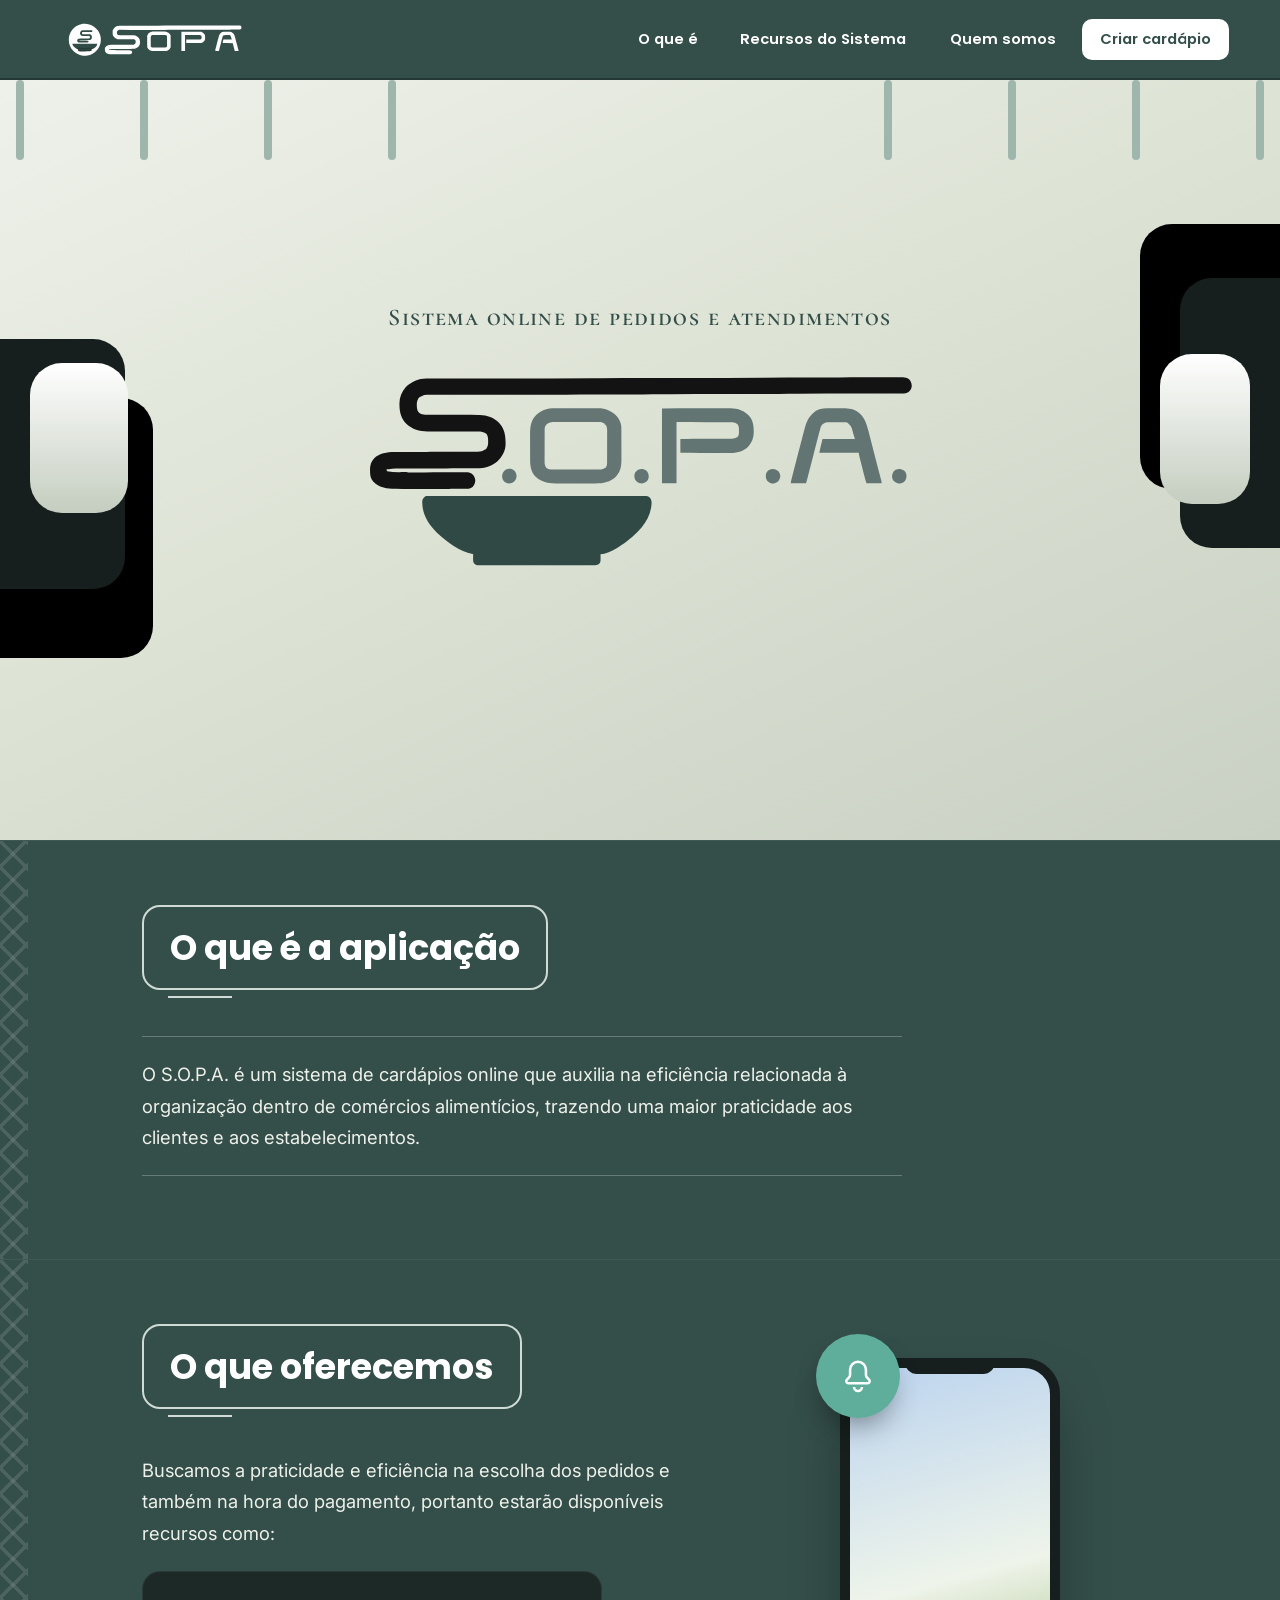
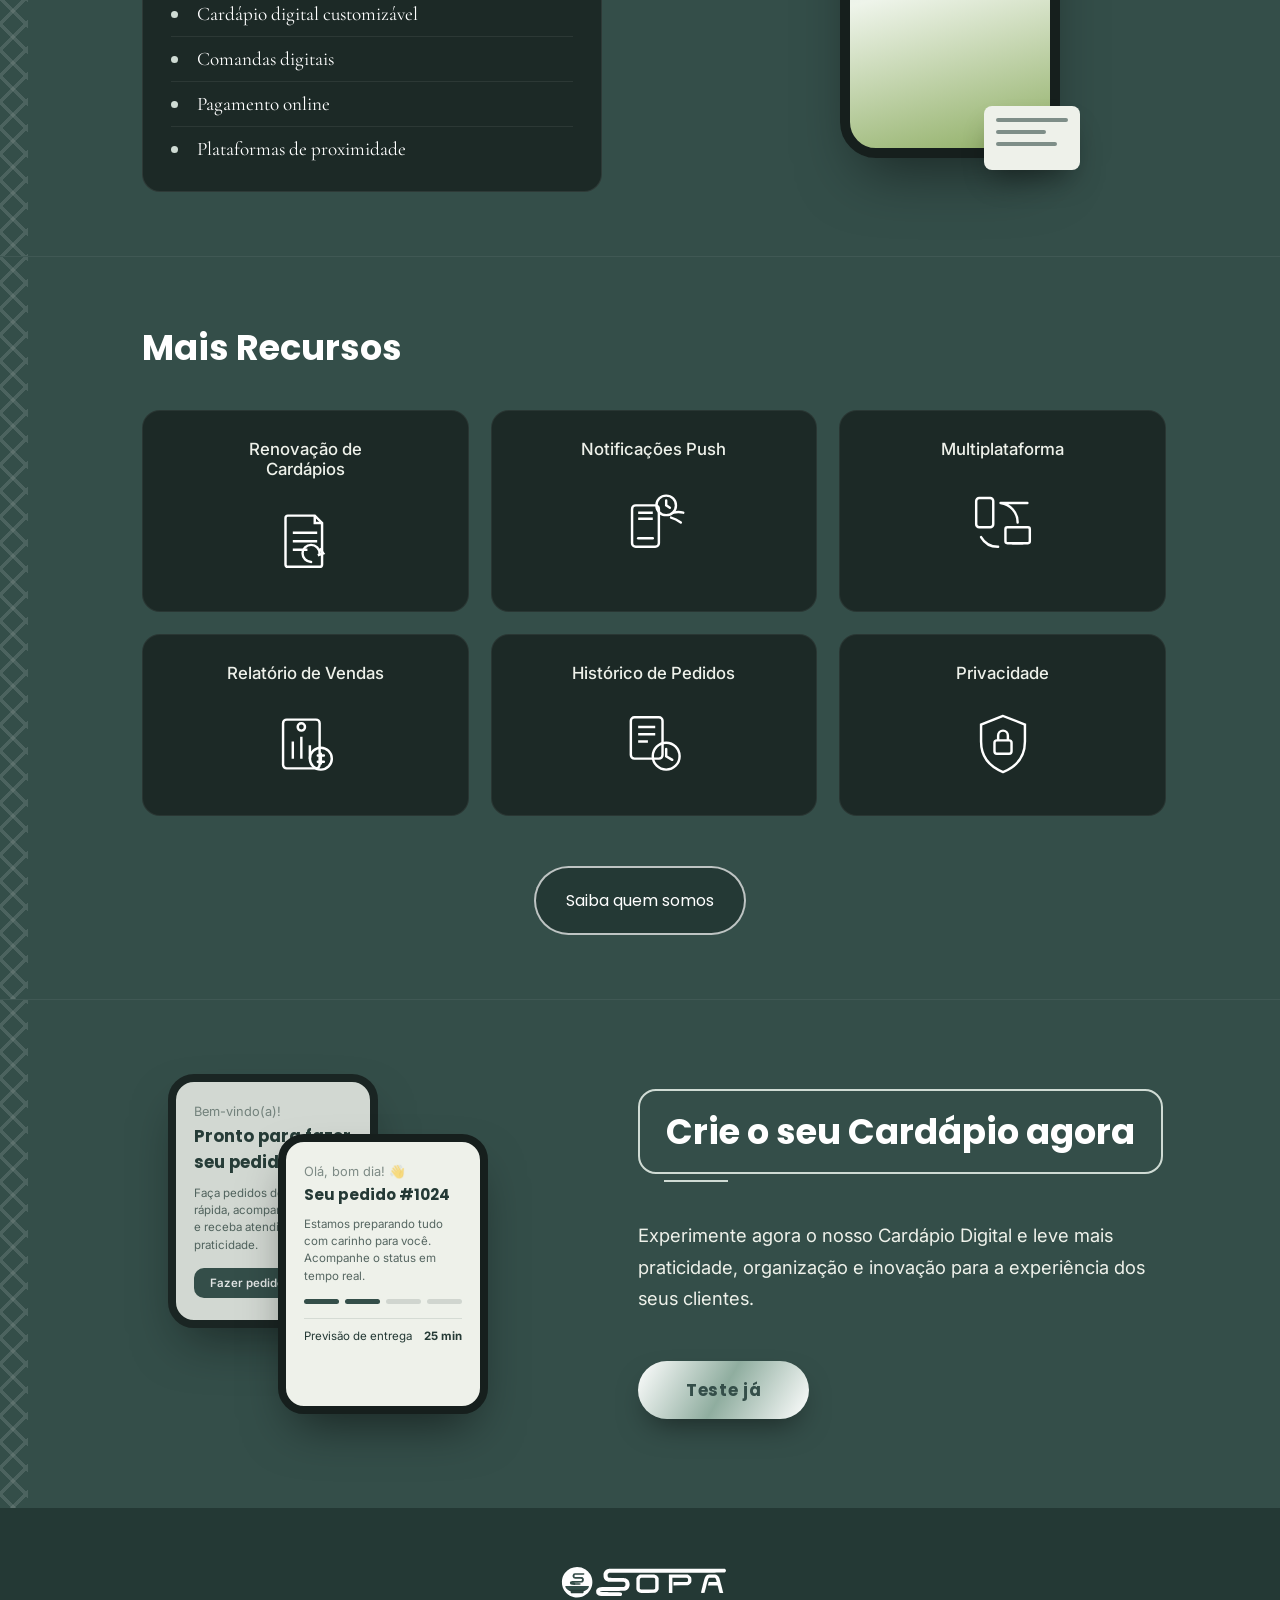
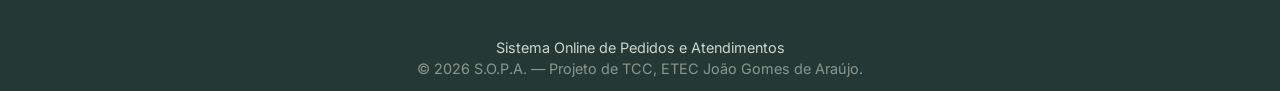
==== commit 359ab14d: "Merge pull request #21 from santanayzs/feature/style Feature/style" ====
--- a/index.html
+++ b/index.html
@@ -4,6 +4,7 @@
     <meta charset="UTF-8" />
     <meta name="viewport" content="width=device-width, initial-scale=1.0" />
     <title>S.O.P.A. — Sistema Online de Pedidos e Atendimentos</title>
+    <link href="img/icon.svg" rel="icon" class="icon">
     <meta
       name="description"
       content="S.O.P.A. é um sistema de cardápios online que organiza pedidos e atendimentos de estabelecimentos alimentícios, trazendo praticidade para clientes e comércios."
@@ -19,17 +20,15 @@
     <link rel="stylesheet" href="CSS/style.css" />
   </head>
   <body>
-      <!-- Essa class vai sumir depois-->  
+
     <header class="site-header">
-      <a href="#topo" class="logo" aria-label="S.O.P.A. — voltar ao início">
-        <span class="logo-badge">S</span>
-        <span class="logo-word">S.O.P.A.</span>
+      <a href="#topo">
+      <img src="img/logotipo.svg" alt="logotipo" class="logotipo">
       </a>
 
       <nav class="main-nav" id="main-nav">
         <a href="#sobre">O que é</a>
         <a href="#recursos">Recursos do Sistema</a>
-        <a href="Delivery/index.php" class="nav-link">Delivery</a>
         <a href="quem-somos/quem-somos.html" class="nav-link">Quem somos</a>
         <a href="auth/index.php" class="nav-cta">Criar cardápio</a>
       </nav>
@@ -84,6 +83,7 @@
 
         <div class="hero-content">
           <p class="hero-eyebrow">Sistema online de pedidos e atendimentos</p>
+          <img src="img/logoPrincipal.svg" class="logoPrincipal">
         </div>
       </section>
 
@@ -311,10 +311,7 @@
     </main>
 
     <footer class="site-footer">
-      <div class="logo">
-        <span class="logo-badge">S</span>
-        <span class="logo-word">S.O.P.A.</span>
-      </div>
+      <img src="img/logotipo.svg" alt="logotipoFooter" class="logotipoFooter" >
       <p>Sistema Online de Pedidos e Atendimentos</p>
       <p class="footer-fine">
         &copy; 2026 S.O.P.A. — Projeto de TCC, ETEC João Gomes de Araújo.
--- a/CSS/style.css
+++ b/CSS/style.css
@@ -71,18 +71,23 @@
 /* ============================================================
    Header / Navigation
    ============================================================ */
-.site-header {
-  position: sticky;
-  top: 0;
-  z-index: 50;
-  display: flex;
-  align-items: center;
-  justify-content: space-between;
-  gap: 24px;
-  padding: 14px clamp(20px, 4vw, 56px);
-  background: var(--green-800);
-  border-bottom: 2px solid var(--green-900);
-}
+   .site-header {
+    position: sticky;
+    top: 0;
+    z-index: 50;
+    display: flex;
+    align-items: center;
+    justify-content: space-between;
+    gap: 24px;
+    padding: 14px clamp(20px, 4vw, 56px);
+    background: var(--green-800);
+    border-bottom: 2px solid var(--green-900);
+    max-height: 80px;
+  }
+  .logotipo {
+   width: 200px;
+   height: auto;
+  }
 
 .logo {
   display: flex;
@@ -190,10 +195,15 @@
   z-index: 3;
   text-align: center;
   padding: 0 24px;
+  display: flex;
+  align-items:center;
+  flex-direction: column;
+  gap:0;
 }
 
 .hero-eyebrow {
-  margin: 0 0 8px;
+  margin: 0 ;
+  display:block;
   font-family: var(--font-accent);
   font-variant: small-caps;
   font-weight: 600;
@@ -202,6 +212,12 @@
   color: var(--green-800);
 }
 
+.logoPrincipal{
+  width: clamp(280px, 45vw, 570px);
+  height: auto;
+  margin: -35px auto 0;
+}
+
 /* decorative blob shapes */
 .shape {
   position: absolute;
@@ -273,7 +289,7 @@
   .shape-left-small,
   .shape-left-large,
   .shape-right,
-  .shape-right-small 
+  .shape-right-small,
   .shape-right-large,
   .shape-{
     transform: scale(0.6);
@@ -715,135 +731,39 @@
   color: var(--green-800);
   background: linear-gradient(120deg, #ffffff 0%, #8fad9f 50%, #ffffff 100%);
   border-radius: 999px;
+  border: none;
   box-shadow: 0 14px 30px -10px rgba(0, 0, 0, 0.5);
+
   transition:
     transform 0.2s ease,
-    box-shadow 0.2s ease;
-}
+    box-shadow 0.2s ease,
+    background 0.2s ease,
+    color 0.2s ease,
+    outline 0.2s ease;
+}
+
 .btn-pill:hover {
   transform: translateY(-2px);
-  box-shadow: 0 18px 36px -10px rgba(0, 0, 0, 0.6);
   background: var(--green-900);
   color: #ffffff;
-  border: 3px solid var(--white);
-}
-/* ============================================================
-   Dashboard / authenticated area
-   ============================================================ */
-.dashboard-page {
-  background: linear-gradient(155deg, #eef1ea 0%, #dde3d5 45%, #c9d1c4 100%);
-  color: var(--ink);
-}
-
-.dashboard-shell {
-  min-height: calc(100vh - 140px);
-  display: grid;
-  place-items: center;
-  padding: 48px 18px;
-}
-
-.dashboard-card {
-  max-width: 920px;
-  width: 100%;
-  background: linear-gradient(180deg, #f7f8f4 0%, #eef1ea 100%);
-  border-radius: var(--radius-lg);
-  padding: 56px 40px;
-  box-shadow: 0 28px 60px -22px rgba(0, 0, 0, 0.45);
-  border: 1px solid rgba(36, 57, 53, 0.08);
-}
-
-.dashboard-eyebrow {
-  margin: 0 0 10px;
-  font-family: var(--font-accent);
-  font-size: 1rem;
-  letter-spacing: 0.08em;
-  text-transform: uppercase;
-  color: var(--green-800);
-}
-
-.dashboard-card h1 {
-  margin: 0;
-  font-family: var(--font-display);
-  font-size: clamp(2rem, 3.2vw, 3rem);
-  color: var(--green-900);
-}
-
-.dashboard-text {
-  max-width: 58ch;
-  margin: 16px 0 0;
-  font-size: 1rem;
-  line-height: 1.7;
-  color: var(--green-800);
-}
-
-.dashboard-actions {
-  display: flex;
-  flex-wrap: wrap;
-  gap: 12px;
-  margin-top: 28px;
-}
-
-.dashboard-recentes {
-  margin-top: 36px;
-}
-
-.dashboard-recentes-header {
-  display: flex;
-  align-items: center;
-  justify-content: space-between;
-  gap: 12px;
-  margin-bottom: 16px;
-}
-
-.dashboard-link-ver-todos {
-  background: var(--green-800);
-  color: var(--white);
-  border: 1px solid rgba(36, 57, 53, 0.15);
-}
-
-.dashboard-cardapios-lista {
-  display: grid;
-  grid-template-columns: repeat(3, minmax(0, 1fr));
-  gap: 22px;
-}
-
-@media (max-width: 980px) {
-  .dashboard-cardapios-lista {
-    grid-template-columns: repeat(2, minmax(0, 1fr));
-  }
-}
-
-@media (max-width: 640px) {
-  .dashboard-cardapios-lista {
-    grid-template-columns: 1fr;
-  }
-}
-
-.dashboard-btn {
-  display: inline-flex;
-  align-items: center;
-  justify-content: center;
-  padding: 12px 18px;
-  border-radius: 999px;
-  font-family: var(--font-display);
-  font-weight: 700;
-  background: var(--green-800);
-  color: var(--white);
-}
-
-.dashboard-btn.secondary {
-  background: var(--white);
-  color: var(--green-800);
-  border: 1px solid rgba(36, 57, 53, 0.15);
-}
-
+
+  /* borda somente no hover */
+  outline: 3px solid var(--white);
+
+  box-shadow: 0 18px 36px -10px rgba(0, 0, 0, 0.6);
+}
 /* ============================================================
    Footer
    ============================================================ */
 .site-footer {
   background: var(--green-900);
   text-align: center;
-  padding: 44px 24px 30px;
+  padding: 20px 24px 10px;
+}
+.logotipoFooter {
+  margin: 0px auto 2px;
+  width: 190px;
+  height: auto;
 }
 .site-footer .logo {
   justify-content: center;
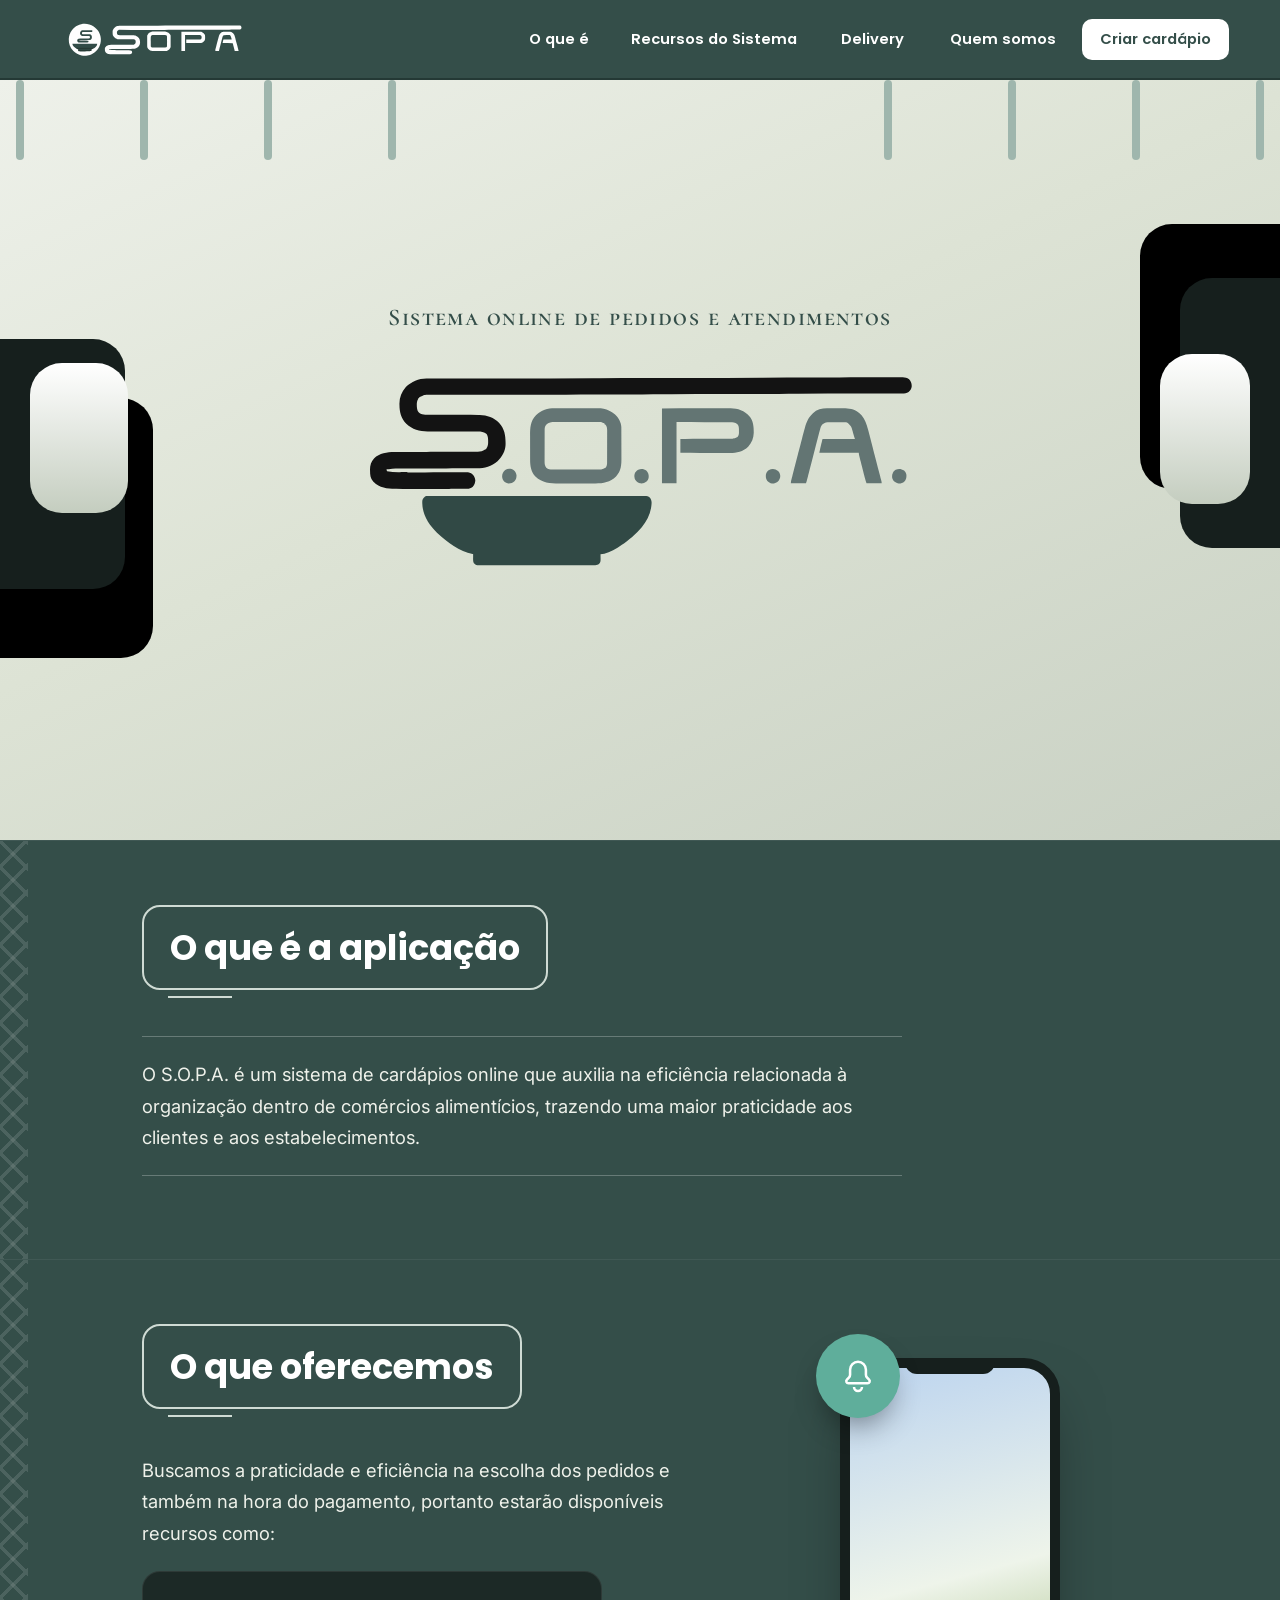
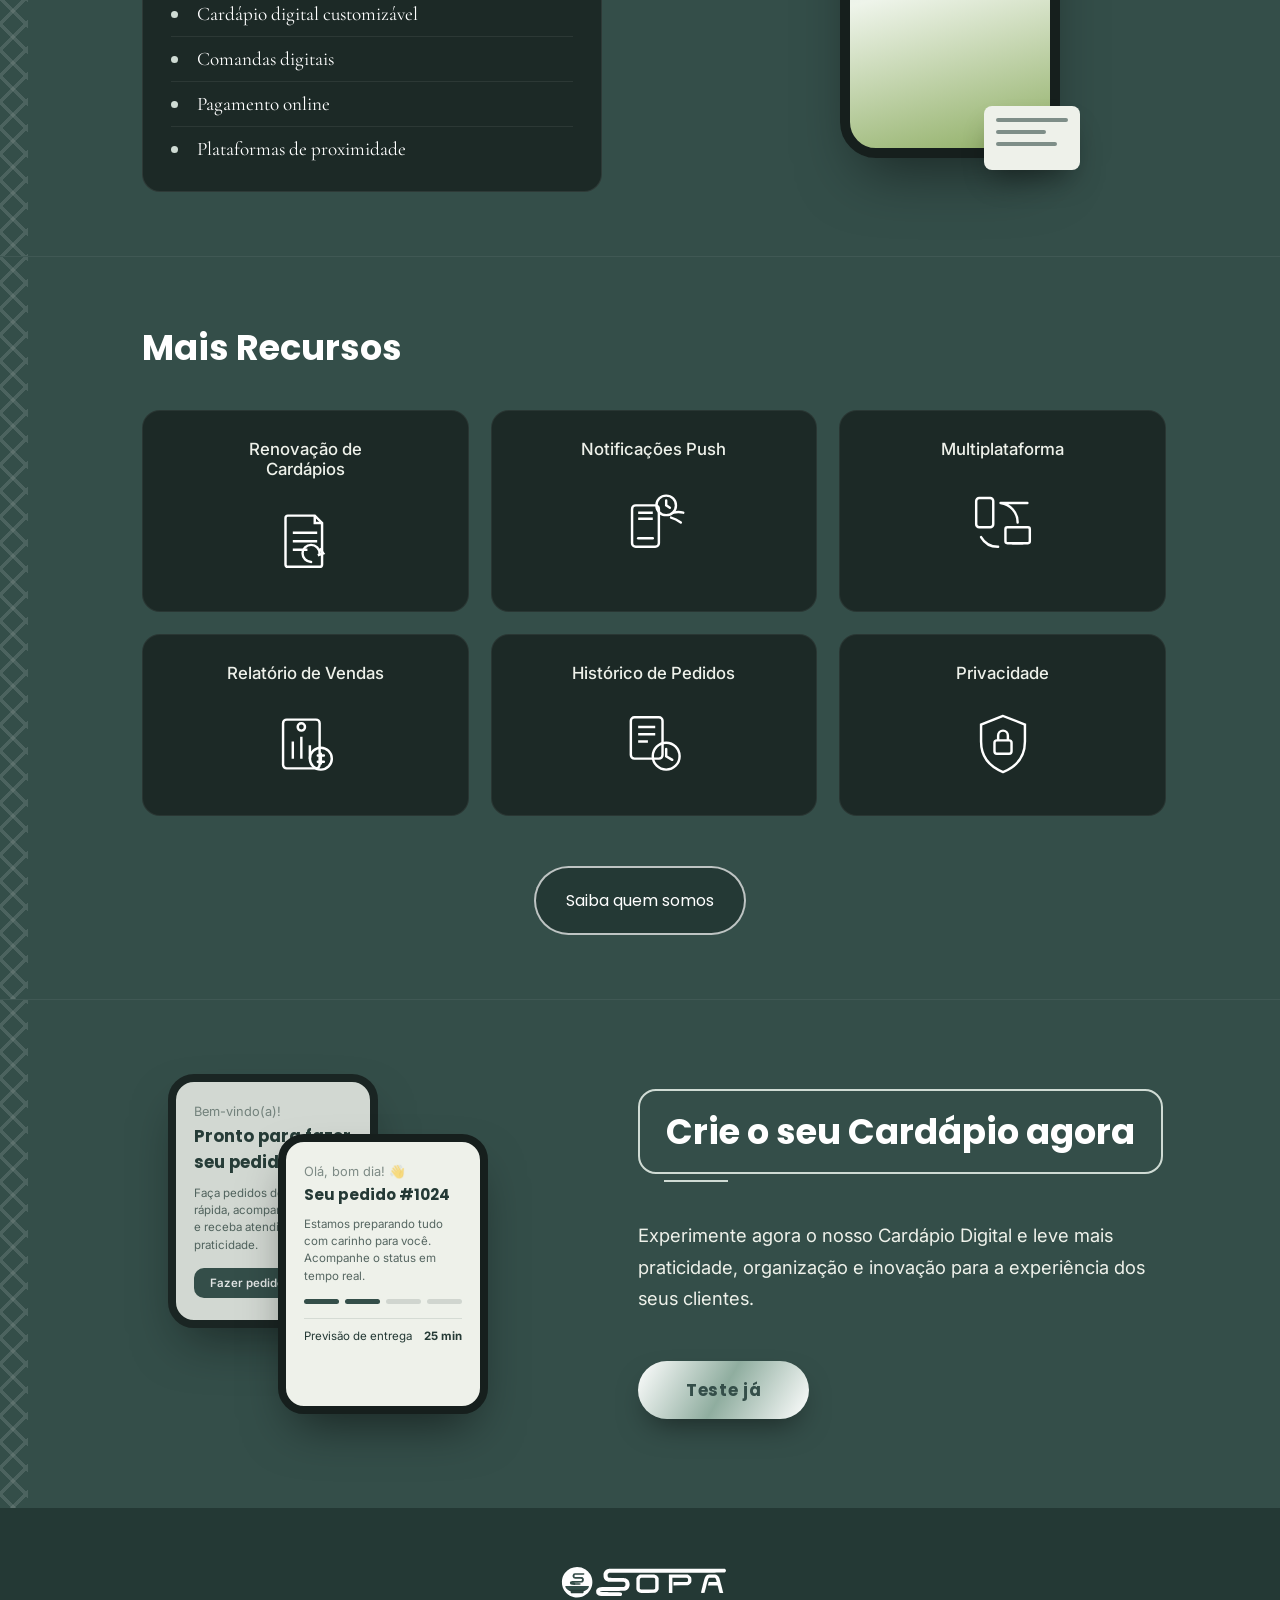
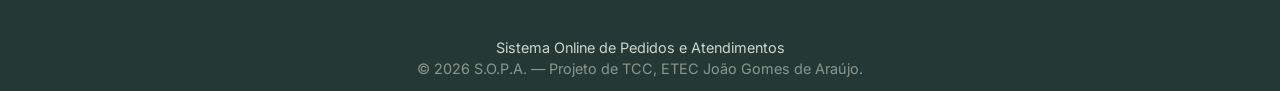
==== commit 54619e1d: "Resolve conflitos de merge" ====
--- a/index.html
+++ b/index.html
@@ -29,6 +29,7 @@
       <nav class="main-nav" id="main-nav">
         <a href="#sobre">O que é</a>
         <a href="#recursos">Recursos do Sistema</a>
+        <a href="Delivery/index.php" class="nav-link">Delivery</a>
         <a href="quem-somos/quem-somos.html" class="nav-link">Quem somos</a>
         <a href="auth/index.php" class="nav-cta">Criar cardápio</a>
       </nav>
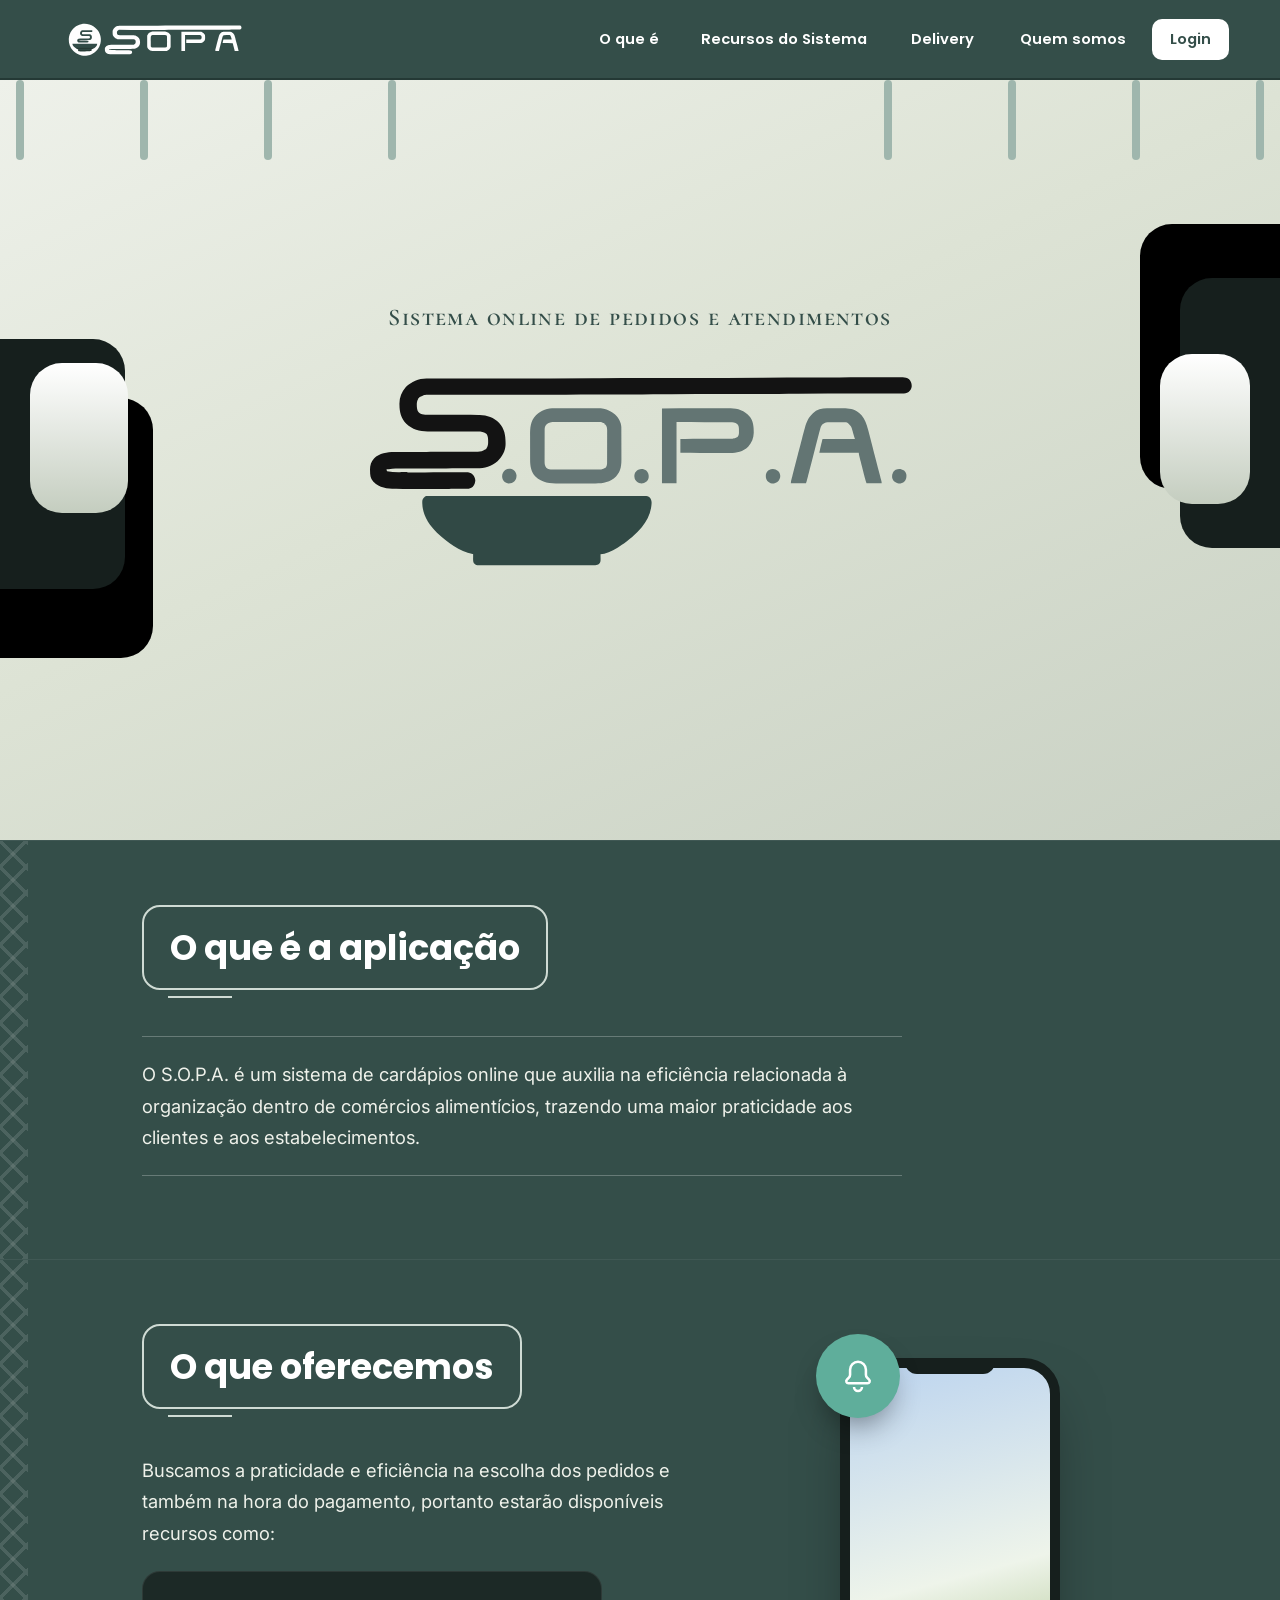
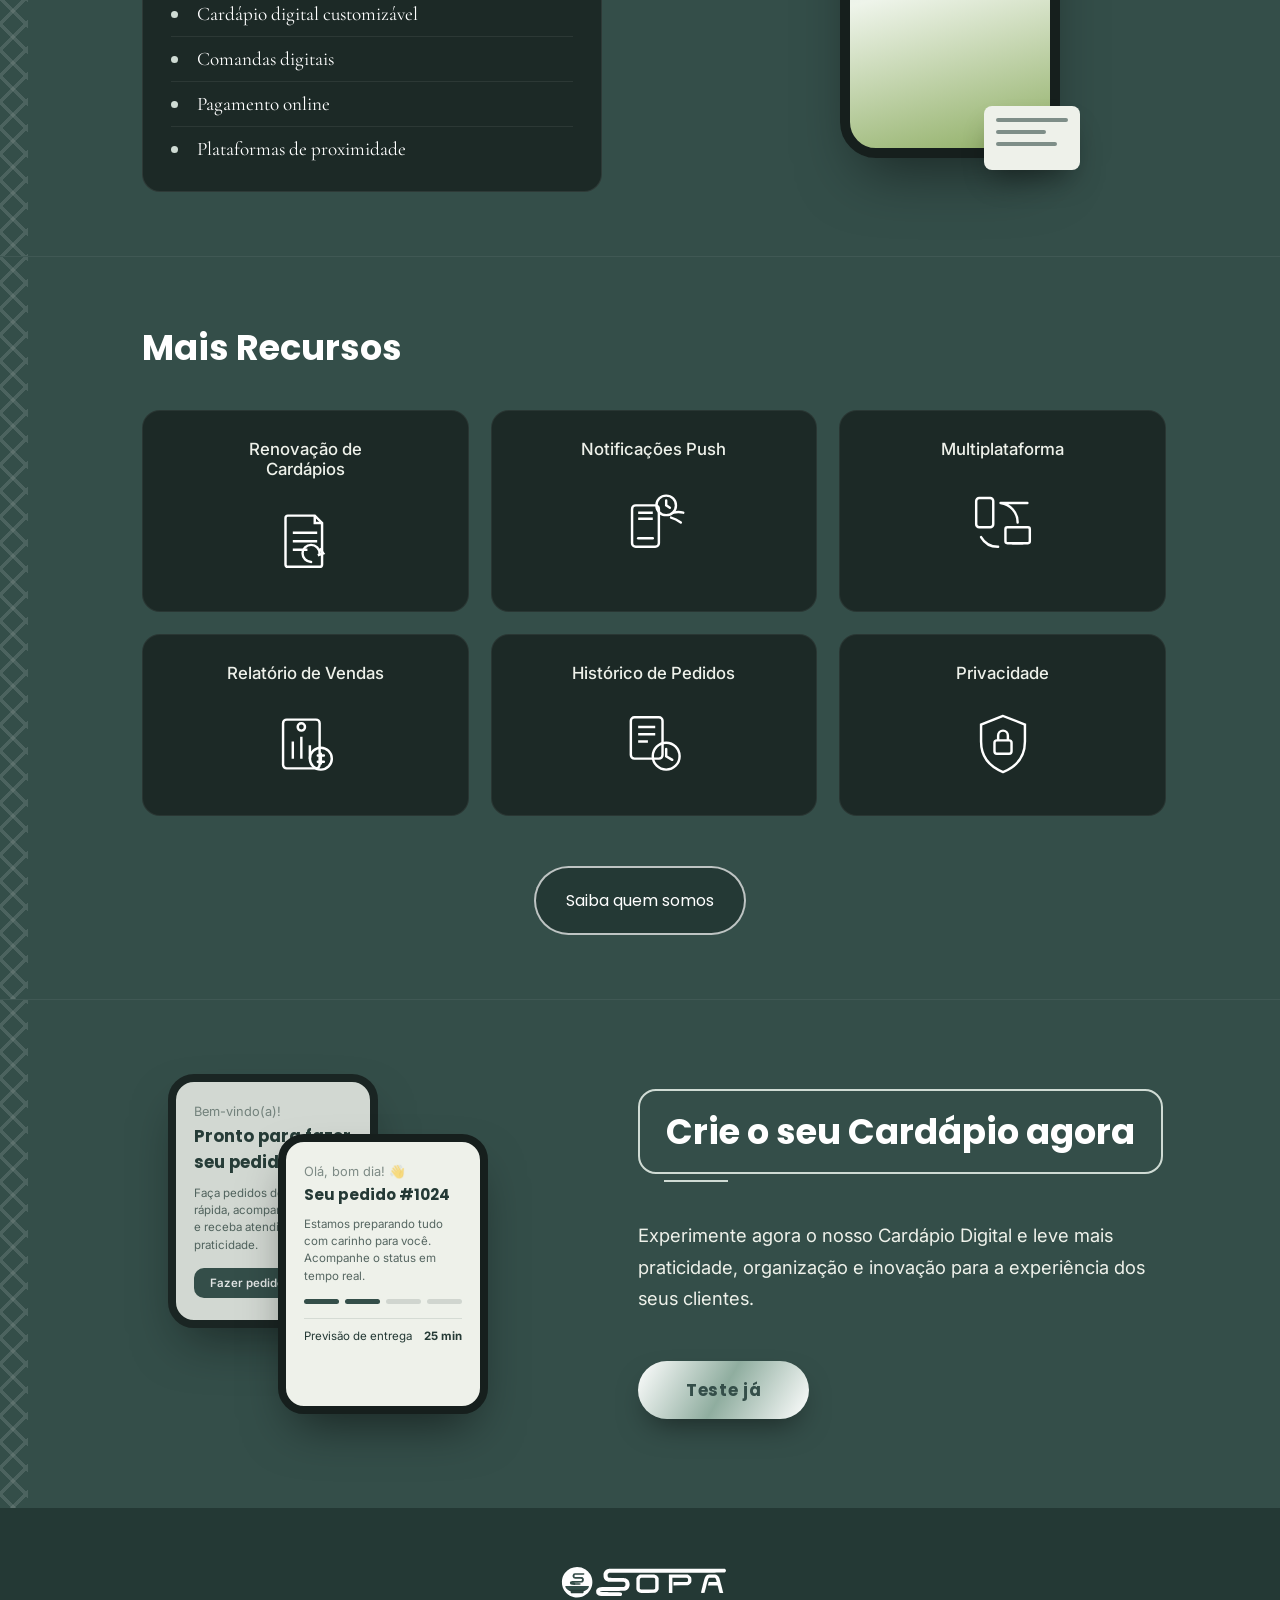
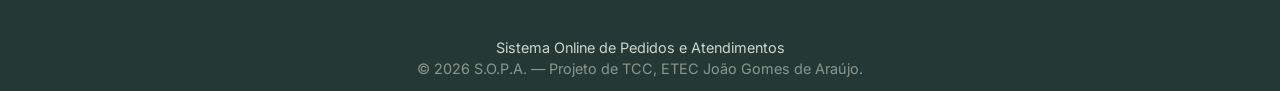
==== commit 598dc8c1: "Mudei muita coisa pequena, logos e uns botões" ====
--- a/index.html
+++ b/index.html
@@ -31,7 +31,7 @@
         <a href="#recursos">Recursos do Sistema</a>
         <a href="Delivery/index.php" class="nav-link">Delivery</a>
         <a href="quem-somos/quem-somos.html" class="nav-link">Quem somos</a>
-        <a href="auth/index.php" class="nav-cta">Criar cardápio</a>
+        <a href="auth/index.php" class="nav-cta">Login</a>
       </nav>
 
       <button
--- a/CSS/style.css
+++ b/CSS/style.css
@@ -746,12 +746,39 @@
   transform: translateY(-2px);
   background: var(--green-900);
   color: #ffffff;
-
-  /* borda somente no hover */
   outline: 3px solid var(--white);
-
   box-shadow: 0 18px 36px -10px rgba(0, 0, 0, 0.6);
 }
+
+.btn-sair {
+    display: flex !important;
+    align-items: center;
+    justify-content: center;
+
+    width: 100%;
+    box-sizing: border-box;
+
+    margin-top: auto;
+    padding: 14px 16px;
+
+    background-color: #b83b3b;
+    color: #ffffff !important;
+
+    border: 1px solid #a52f2f;
+    border-radius: 10px;
+
+    text-align: center;
+    text-decoration: none;
+
+    font-weight: 600;
+    transition: background-color 0.2s ease;
+}
+
+.btn-sair:hover {
+    background-color: #962d2d !important;
+    color: #ffffff !important;
+}
+
 /* ============================================================
    Footer
    ============================================================ */
